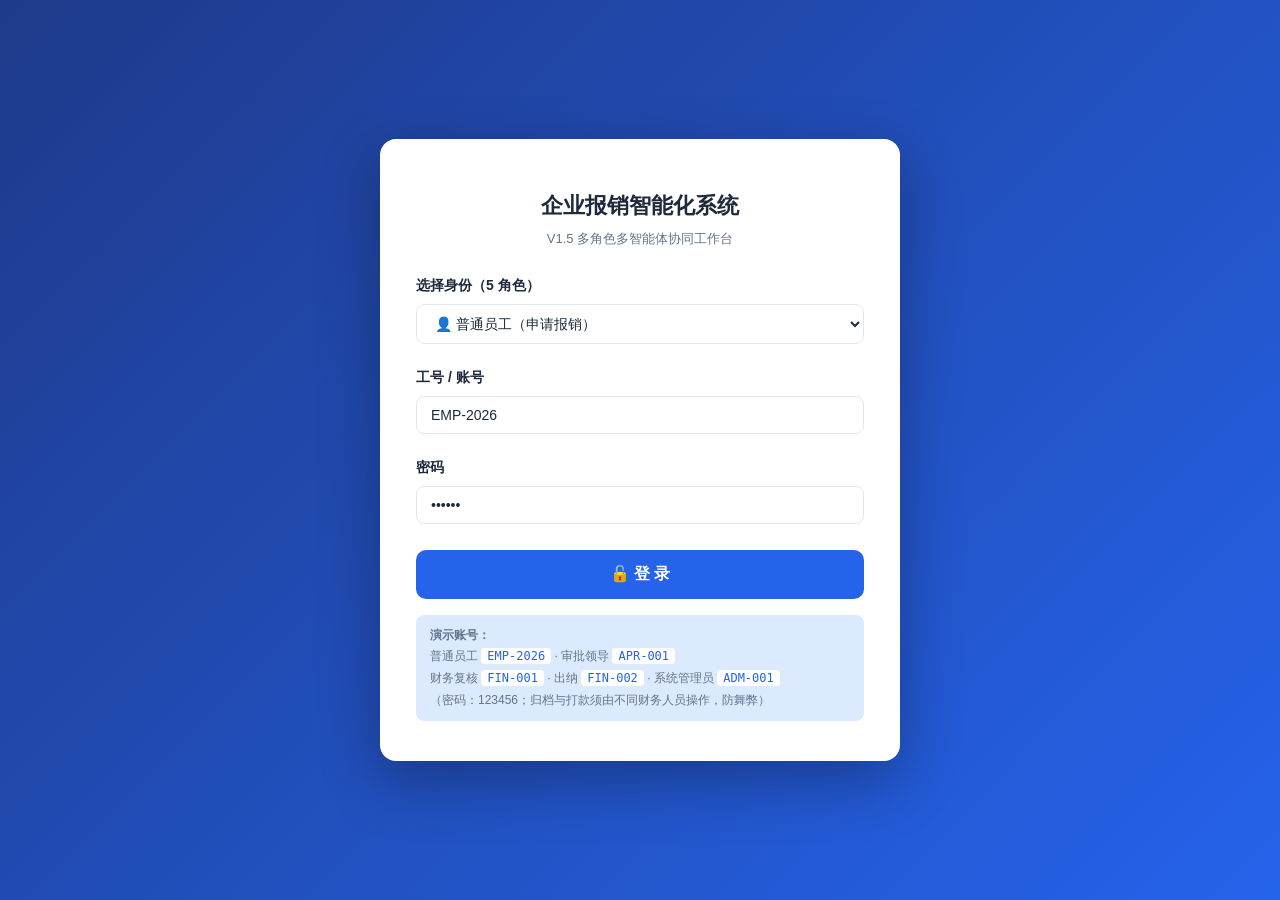
==== docs/prototype.html @ 2b9028c7 "feat: 角色体系5角色化、登录页联动修复与测试报告更新 - 登录页角色下拉由4角色改为5角色（财务复核FIN-001/出纳打款FIN-002），与后端ROLE_INFO职责分离对齐 - 演示账号提" ====
<!DOCTYPE html>
<html lang="zh-CN">
<head>
<meta charset="UTF-8">
<meta name="viewport" content="width=device-width, initial-scale=1.0">
<title>企业报销智能化系统 V1.5  — 多角色多智能体协同工作台</title>
<style>
:root {
    --primary: #2563eb;
    --primary-light: #dbeafe;
    --primary-dark: #1e3a8a;
    --text: #1e293b;
    --text-light: #64748b;
    --bg: #f8fafc;
    --card-bg: #ffffff;
    --border: #e2e8f0;
    --code-bg: #f1f5f9;
    --green: #16a34a;
    --green-bg: #dcfce7;
    --orange: #ea580c;
    --orange-bg: #fef3c7;
    --red: #dc2626;
    --red-bg: #fee2e2;
    --purple: #7c3aed;
    --purple-light: #ede9fe;
    --teal: #0d9488;
    --teal-light: #ccfbf1;
    --gold: #ca8a04;
    --gold-light: #fef9c3;
}
* { margin: 0; padding: 0; box-sizing: border-box; }
body {
    font-family: -apple-system, BlinkMacSystemFont, "Segoe UI", "PingFang SC", "Hiragino Sans GB", "Microsoft YaHei", sans-serif;
    background: var(--bg); color: var(--text); line-height: 1.7; font-size: 15px; min-height: 100vh;
}

/* ── 顶部标题栏 ── */
.header {
    background: linear-gradient(135deg, var(--primary-dark), var(--primary));
    color: white; padding: 36px 24px 32px; text-align: center; box-shadow: 0 2px 12px rgba(0,0,0,0.15);
    position: relative;
}
.header h1 { font-size: 26px; font-weight: 700; letter-spacing: 1px; }
.header .subtitle { margin-top: 6px; font-size: 14px; opacity: 0.85; }
.header .badge { display: inline-block; background: rgba(255,255,255,0.2); padding: 2px 12px; border-radius: 12px; font-size: 12px; margin-left: 8px; }
.header .role-banner {
    margin-top: 12px; display: inline-flex; align-items: center; gap: 8px;
    background: rgba(255,255,255,0.18); padding: 6px 16px; border-radius: 20px; font-size: 13px;
    backdrop-filter: blur(4px);
}
.header .role-banner .rb-icon { font-size: 16px; }
.header .role-banner .rb-name { font-weight: 700; }
.header .role-banner .rb-sep { opacity: 0.5; }
.header .role-banner .rb-desc { opacity: 0.9; }

/* ── 布局 ── */
.container { max-width: 860px; margin: 0 auto; padding: 32px 20px 60px; }

/* ── 卡片 ── */
.card {
    background: var(--card-bg); border: 1px solid var(--border); border-radius: 12px;
    padding: 28px; margin-bottom: 20px; box-shadow: 0 1px 4px rgba(0,0,0,0.06);
}
.card-header { display: flex; align-items: center; gap: 10px; margin-bottom: 18px; flex-wrap: wrap; }
.card-header h2 { font-size: 20px; font-weight: 600; }
.card-header h3 { font-size: 17px; font-weight: 600; }
.card-icon { font-size: 22px; }
.card-desc { color: var(--text-light); font-size: 14px; margin-bottom: 24px; }
.card-title-row { display: flex; justify-content: space-between; align-items: center; flex-wrap: wrap; gap: 10px; margin-bottom: 16px; }
.card-title-row h2 { font-size: 20px; font-weight: 600; display: flex; align-items: center; gap: 10px; }

/* ── 票据类型选择 ── */
.ticket-type-selector {
    display: flex; gap: 0; margin-bottom: 24px; border-radius: 12px; overflow: hidden;
    border: 2px solid var(--border);
}
.ticket-tab {
    flex: 1; padding: 16px 20px; text-align: center; cursor: pointer; transition: all 0.25s;
    background: var(--bg); font-weight: 600; font-size: 15px; color: var(--text-light);
    border: none; font-family: inherit; display: flex; align-items: center; justify-content: center; gap: 8px;
}
.ticket-tab:hover { background: var(--primary-light); color: var(--primary); }
.ticket-tab.active { background: var(--primary); color: white; }
.ticket-tab .tab-icon { font-size: 20px; }
.ticket-tab.active.itinerary { background: var(--purple); }

/* ── 上传区域 ── */
.upload-zone {
    border: 2px dashed var(--border); border-radius: 12px; padding: 40px 20px;
    text-align: center; cursor: pointer; transition: all 0.25s; background: #fafbfc;
}
.upload-zone:hover { border-color: var(--primary); background: var(--primary-light); }
.upload-zone.itinerary-hover:hover { border-color: var(--purple); background: var(--purple-light); }
.upload-icon { font-size: 36px; margin-bottom: 8px; }
.upload-text { font-size: 15px; color: var(--text); margin-bottom: 6px; }
.upload-link { color: var(--primary); font-weight: 600; }
.upload-hint { font-size: 12px; color: var(--text-light); }
.upload-preview {
    padding: 16px; border: 2px solid var(--green); border-radius: 12px; background: var(--green-bg);
    display: none;
}
.file-info {
    display: flex; align-items: center; gap: 12px; background: white; border-radius: 10px; padding: 14px 18px;
}
.file-icon { font-size: 28px; }
.file-detail { flex: 1; }
.file-name { font-weight: 600; font-size: 15px; display: block; }
.file-size { font-size: 12px; color: var(--text-light); }

/* ── 表单 ── */
.form-section { margin-bottom: 22px; }
.form-label { display: block; font-size: 14px; font-weight: 600; margin-bottom: 6px; color: var(--text); }
.required { color: var(--red); }
.form-row { display: flex; gap: 16px; margin-bottom: 22px; }
.form-group { flex: 1; }
.form-input {
    width: 100%; padding: 10px 14px; border: 1.5px solid var(--border); border-radius: 8px;
    font-size: 14px; font-family: inherit; background: var(--card-bg); transition: border-color 0.2s, box-shadow 0.2s;
    color: var(--text);
}
.form-input:focus { outline: none; border-color: var(--primary); box-shadow: 0 0 0 3px rgba(37,99,235,0.12); }
.form-input:disabled { background: var(--bg); color: var(--text-light); }
select.form-input { appearance: auto; }

/* ── 提交按钮 ── */
.btn-submit {
    width: 100%; padding: 14px; background: var(--primary); color: white; border: none;
    border-radius: 10px; font-size: 16px; font-weight: 600; cursor: pointer; transition: background 0.2s, transform 0.1s;
    font-family: inherit;
}
.btn-submit:hover { background: #1d4ed8; }
.btn-submit:active { transform: scale(0.98); }
.btn-submit:disabled { opacity: 0.6; cursor: not-allowed; }
.btn-submit.itinerary-btn { background: var(--purple); }
.btn-submit.itinerary-btn:hover { background: #6d28d9; }
.btn-loading { display: flex; align-items: center; justify-content: center; gap: 8px; }
.spinner {
    width: 18px; height: 18px; border: 2.5px solid rgba(255,255,255,0.3);
    border-top-color: white; border-radius: 50%; animation: spin 0.7s linear infinite;
}
@keyframes spin { to { transform: rotate(360deg); } }

/* ── 处理流水线 ── */
.pipeline {
    background: var(--card-bg); border: 1px solid var(--border); border-radius: 12px;
    padding: 28px; margin-bottom: 20px; box-shadow: 0 1px 4px rgba(0,0,0,0.06); display: none;
}
.pipeline.visible { display: block; }
.pipeline-title { font-size: 17px; font-weight: 600; margin-bottom: 20px; display: flex; align-items: center; gap: 8px; flex-wrap: wrap; }
.pipeline-agent-badge {
    font-size: 11px; padding: 2px 10px; border-radius: 10px; font-weight: 600;
}
.pipeline-agent-badge.invoice { background: var(--green-bg); color: var(--green); }
.pipeline-agent-badge.itinerary { background: var(--purple-light); color: var(--purple); }
.pipeline-steps { display: flex; flex-direction: column; gap: 4px; }
.pipeline-step {
    display: flex; align-items: center; gap: 14px; padding: 12px 16px; border-radius: 8px;
    background: var(--bg); transition: all 0.3s; opacity: 0.4;
}
.pipeline-step.active { opacity: 1; background: var(--primary-light); border-left: 4px solid var(--primary); }
.pipeline-step.done { opacity: 1; background: var(--green-bg); border-left: 4px solid var(--green); }
.pipeline-step.itinerary-active { opacity: 1; background: var(--purple-light); border-left: 4px solid var(--purple); }
.pipeline-step .step-icon { font-size: 20px; width: 28px; text-align: center; }
.pipeline-step .step-name { font-weight: 600; font-size: 14px; flex: 1; }
.pipeline-step .step-status { font-size: 12px; color: var(--text-light); }
.pipeline-step.done .step-status { color: var(--green); font-weight: 600; }
.pipeline-step.active .step-status { color: var(--primary); }
.step-spinner {
    width: 14px; height: 14px; border: 2px solid var(--border);
    border-top-color: var(--primary); border-radius: 50%; animation: spin 0.7s linear infinite;
}

/* ── 结果状态 ── */
.result-status {
    align-items: center; gap: 16px; padding: 20px 24px; border-radius: 12px;
    margin-bottom: 20px; font-size: 16px; border: 1px solid transparent; display: none;
}
.result-status.visible { display: flex; }
.result-status.pass { background: var(--green-bg); border-color: var(--green); }
.result-status.warning { background: var(--orange-bg); border-color: var(--orange); }
.result-status.block { background: var(--red-bg); border-color: var(--red); }
.result-status.error { background: #fef2f2; border-color: #f87171; }
.status-icon { font-size: 32px; }
.status-label { font-size: 20px; font-weight: 700; }
.result-status.pass .status-label { color: var(--green); }
.result-status.warning .status-label { color: var(--orange); }
.result-status.block .status-label { color: var(--red); }
.result-status.error .status-label { color: var(--red); }
.status-summary { font-size: 14px; color: var(--text); margin-top: 4px; }

/* ── 信息网格 ── */
.info-grid { display: grid; grid-template-columns: 1fr 1fr; gap: 12px; }
.info-item { background: var(--bg); border-radius: 8px; padding: 12px 16px; }
.info-item .info-key { font-size: 12px; color: var(--text-light); margin-bottom: 2px; }
.info-item .info-value { font-size: 15px; font-weight: 600; }

/* ── 表格 ── */
.table-wrap { overflow-x: auto; }
.data-table { width: 100%; border-collapse: collapse; font-size: 13.5px; }
.data-table th { background: var(--primary); color: white; padding: 10px 14px; text-align: left; font-weight: 600; white-space: nowrap; }
.data-table td { padding: 9px 14px; border-top: 1px solid var(--border); word-break: break-all; }
.data-table tr:nth-child(even) { background: #f8fafc; }
.data-table tr:hover { background: var(--primary-light); }
.data-table .key-col { font-weight: 600; width: 140px; white-space: nowrap; }
.data-table.itinerary-table th { background: var(--purple); }

/* ── 异常明细 ── */
.anomaly-conclusion {
    font-size: 15px; font-weight: 600; padding: 10px 16px; border-radius: 8px;
    margin-bottom: 12px; display: inline-block;
}
.anomaly-conclusion.pass { background: var(--green-bg); color: var(--green); }
.anomaly-conclusion.warning { background: var(--orange-bg); color: var(--orange); }
.anomaly-conclusion.block { background: var(--red-bg); color: var(--red); }
.anomaly-item {
    display: flex; align-items: flex-start; gap: 10px; padding: 10px 14px; border-radius: 8px;
    margin-bottom: 8px; font-size: 14px; background: var(--bg); border-left: 4px solid var(--border);
}
.anomaly-item.severe { border-left-color: var(--red); }
.anomaly-item.warn { border-left-color: var(--orange); }
.anomaly-item.info { border-left-color: var(--primary); }
.anomaly-type { font-weight: 600; white-space: nowrap; }
.anomaly-desc { color: var(--text); margin: 0 8px; flex: 1; }
.anomaly-severity { font-size: 12px; padding: 1px 8px; border-radius: 10px; white-space: nowrap; }
.anomaly-severity.severe { background: var(--red-bg); color: var(--red); }
.anomaly-severity.warn { background: var(--orange-bg); color: var(--orange); }

/* ── JSON ── */
.raw-details { margin-top: 14px; font-size: 13px; color: var(--text-light); cursor: pointer; }
.raw-json {
    background: #1e293b; color: #e2e8f0; padding: 16px; border-radius: 8px; font-size: 12.5px;
    line-height: 1.6; overflow-x: auto; margin-top: 8px;
    font-family: "JetBrains Mono", "Fira Code", Consolas, monospace; max-height: 300px; overflow-y: auto;
}

/* ── Agent 标签 ── */
.agent-tag {
    font-size: 11px; padding: 2px 8px; border-radius: 8px; font-weight: 600; display: inline-block;
}
.agent-tag.invoice { background: var(--green-bg); color: var(--green); }
.agent-tag.itinerary { background: var(--purple-light); color: var(--purple); }

/* ── 操作栏 ── */
.action-bar { text-align: center; margin-top: 28px; display: flex; gap: 10px; justify-content: center; flex-wrap: wrap; }
.btn-secondary {
    display: inline-block; padding: 12px 32px; background: var(--card-bg); color: var(--primary);
    border: 1.5px solid var(--primary); border-radius: 10px; font-size: 15px; font-weight: 600;
    text-decoration: none; transition: 0.2s; cursor: pointer; font-family: inherit;
}
.btn-secondary:hover { background: var(--primary-light); }
.btn-success { border-color: var(--green); color: var(--green); }
.btn-success:hover { background: var(--green-bg); }
.btn-danger { border-color: var(--red); color: var(--red); }
.btn-danger:hover { background: var(--red-bg); }
.btn-warning { border-color: var(--orange); color: var(--orange); }
.btn-warning:hover { background: var(--orange-bg); }

/* ── 登录页 ── */
.login-screen {
    position: fixed; top: 0; left: 0; width: 100%; height: 100%; z-index: 1000;
    background: linear-gradient(135deg, var(--primary-dark), var(--primary));
    display: flex; align-items: center; justify-content: center; padding: 24px; overflow-y: auto;
}
.login-card {
    background: var(--card-bg); border-radius: 16px; padding: 40px 36px;
    width: 100%; max-width: 520px; box-shadow: 0 20px 60px rgba(0,0,0,0.3);
    animation: loginFadeIn 0.4s ease; margin: auto;
}
@keyframes loginFadeIn { from { opacity: 0; transform: translateY(20px); } to { opacity: 1; transform: translateY(0); } }
.login-logo { text-align: center; margin-bottom: 24px; }
.login-logo .logo-icon { font-size: 48px; }
.login-logo h2 { color: var(--text); font-size: 22px; margin-top: 8px; }
.login-logo .login-sub { color: var(--text-light); font-size: 13px; margin-top: 4px; }
.login-role-section { margin-bottom: 18px; }
.login-role-section .form-label { margin-bottom: 10px; }
.login-role-grid { display: grid; grid-template-columns: 1fr 1fr; gap: 10px; }
.login-role-card {
    padding: 14px 10px; border: 2px solid var(--border); border-radius: 10px;
    text-align: center; cursor: pointer; transition: all 0.2s; background: var(--bg);
}
.login-role-card:hover { border-color: var(--primary); background: var(--primary-light); transform: translateY(-1px); }
.login-role-card.active { border-color: var(--primary); background: var(--primary-light); box-shadow: 0 0 0 3px rgba(37,99,235,0.12); }
.login-role-card .role-icon { font-size: 28px; }
.login-role-card .role-name { font-size: 14px; font-weight: 600; margin-top: 6px; color: var(--text); }
.login-role-card .role-desc { font-size: 11px; color: var(--text-light); margin-top: 2px; line-height: 1.4; }
.login-hint { margin-top: 16px; padding: 10px 14px; background: var(--primary-light); border-radius: 8px; font-size: 12px; color: var(--text-light); line-height: 1.8; }
.login-hint code { background: white; padding: 1px 6px; border-radius: 4px; color: var(--primary); font-family: monospace; }
.btn-login {
    width: 100%; padding: 14px; background: var(--primary); color: white; border: none;
    border-radius: 10px; font-size: 16px; font-weight: 600; cursor: pointer; transition: background 0.2s, transform 0.1s;
    font-family: inherit; margin-top: 4px;
}
.btn-login:hover { background: #1d4ed8; }
.btn-login:active { transform: scale(0.98); }

/* ── 用户信息栏 ── */
.header-user {
    position: absolute; top: 18px; right: 24px; display: none; align-items: center; gap: 10px;
    background: rgba(255,255,255,0.15); padding: 5px 6px 5px 14px; border-radius: 24px; backdrop-filter: blur(4px);
}
.header-user.visible { display: flex; }
.header-user .user-avatar { font-size: 20px; }
.header-user .user-name { color: white; font-size: 13px; font-weight: 600; }
.header-user .user-role { color: rgba(255,255,255,0.8); font-size: 11px; }
.btn-logout {
    background: rgba(255,255,255,0.2); color: white; border: none; padding: 6px 14px; border-radius: 16px;
    font-size: 12px; font-weight: 600; cursor: pointer; font-family: inherit; transition: background 0.2s;
}
.btn-logout:hover { background: rgba(255,255,255,0.35); }

/* ── 应用主体显隐 ── */
.app-content { display: none; }
.app-content.visible { display: block; }

/* ── Tab 导航 ── */
.tab-nav {
    display: flex; gap: 4px; margin-bottom: 20px; background: var(--card-bg);
    border: 1px solid var(--border); border-radius: 12px; padding: 6px; box-shadow: 0 1px 4px rgba(0,0,0,0.06);
    overflow-x: auto;
}
.tab-nav-btn {
    flex: 1; padding: 12px 20px; border: none; background: transparent; border-radius: 8px;
    font-size: 15px; font-weight: 600; color: var(--text-light); cursor: pointer; transition: all 0.25s;
    font-family: inherit; white-space: nowrap;
}
.tab-nav-btn:hover { background: var(--primary-light); color: var(--primary); }
.tab-nav-btn.active { background: var(--primary); color: white; }
.tab-panel { display: none; animation: fadeIn 0.3s ease; }
.tab-panel.active { display: block; }
@keyframes fadeIn { from { opacity: 0; transform: translateY(6px); } to { opacity: 1; transform: translateY(0); } }

/* ── 用量统计 ── */
.pricing-banner {
    display: flex; align-items: center; gap: 14px; padding: 14px 20px; border-radius: 10px;
    background: linear-gradient(135deg, var(--primary-light), #eff6ff); border: 1px solid #bfdbfe;
    margin-bottom: 20px; font-size: 13.5px; flex-wrap: wrap;
}
.pricing-banner .price-tag {
    display: inline-flex; align-items: center; gap: 6px; background: white; padding: 4px 12px;
    border-radius: 16px; font-weight: 600; color: var(--primary); box-shadow: 0 1px 3px rgba(0,0,0,0.06);
}
.pricing-banner .price-formula { color: var(--text-light); font-size: 12.5px; }
.metric-grid { display: grid; grid-template-columns: repeat(4, 1fr); gap: 14px; margin-bottom: 20px; }
.metric-card {
    background: var(--card-bg); border: 1px solid var(--border); border-radius: 12px; padding: 20px 16px;
    box-shadow: 0 1px 4px rgba(0,0,0,0.06); text-align: center; transition: transform 0.2s, box-shadow 0.2s;
}
.metric-card:hover { transform: translateY(-2px); box-shadow: 0 4px 12px rgba(0,0,0,0.1); }
.metric-icon { font-size: 26px; margin-bottom: 6px; }
.metric-value { font-size: 24px; font-weight: 700; line-height: 1.2; }
.metric-value.blue { color: var(--primary); }
.metric-value.green { color: var(--green); }
.metric-value.orange { color: var(--orange); }
.metric-value.purple { color: var(--purple); }
.metric-label { font-size: 12px; color: var(--text-light); margin-top: 4px; }
.metric-sub { font-size: 11px; color: var(--text-light); margin-top: 3px; }

.chart-container {
    display: flex; align-items: flex-end; justify-content: space-between; gap: 10px;
    height: 200px; padding: 24px 4px 0; border-bottom: 2px solid var(--border); margin-bottom: 8px;
}
.chart-bar-wrap { flex: 1; display: flex; flex-direction: column; align-items: center; gap: 6px; height: 100%; justify-content: flex-end; }
.chart-bar {
    width: 100%; max-width: 54px; border-radius: 6px 6px 0 0; background: linear-gradient(180deg, var(--primary), #3b82f6);
    position: relative; transition: height 0.6s ease; cursor: pointer; min-height: 4px;
}
.chart-bar:hover { background: linear-gradient(180deg, #1d4ed8, var(--primary)); }
.chart-bar .bar-tip {
    position: absolute; bottom: 100%; left: 50%; transform: translateX(-50%); margin-bottom: 6px;
    background: #1e293b; color: white; padding: 5px 10px; border-radius: 6px; font-size: 11px; white-space: nowrap;
    opacity: 0; pointer-events: none; transition: opacity 0.2s; z-index: 10;
}
.chart-bar:hover .bar-tip { opacity: 1; }
.chart-bar .bar-calls {
    position: absolute; top: -20px; left: 50%; transform: translateX(-50%);
    font-size: 11px; color: var(--text-light); font-weight: 600;
}
.chart-x-labels { display: flex; justify-content: space-between; gap: 10px; padding: 6px 4px 0; }
.chart-x-labels span { flex: 1; text-align: center; font-size: 12px; color: var(--text-light); }
.chart-legend { display: flex; gap: 18px; justify-content: center; margin-top: 14px; font-size: 12px; color: var(--text-light); }
.chart-legend .legend-dot { display: inline-block; width: 12px; height: 12px; border-radius: 3px; margin-right: 5px; vertical-align: middle; }

.type-row { margin-bottom: 18px; }
.type-row:last-child { margin-bottom: 0; }
.type-row-head { display: flex; justify-content: space-between; align-items: center; margin-bottom: 6px; font-size: 14px; gap: 12px; flex-wrap: wrap; }
.type-row-head .type-name { font-weight: 600; }
.type-row-head .type-stats { color: var(--text-light); font-size: 12.5px; }
.type-bar-track { height: 10px; background: var(--bg); border-radius: 6px; overflow: hidden; }
.type-bar-fill { height: 100%; border-radius: 6px; transition: width 0.6s ease; }

.usage-filters { display: flex; gap: 12px; margin-bottom: 16px; flex-wrap: wrap; }
.usage-filters .filter-group { flex: 1; min-width: 140px; }
.usage-records-wrap { max-height: 460px; overflow-y: auto; border: 1px solid var(--border); border-radius: 8px; }
.usage-records-wrap .data-table { border-collapse: separate; border-spacing: 0; }
.usage-records-wrap .data-table th { position: sticky; top: 0; z-index: 2; }
.status-pill { display: inline-block; padding: 2px 10px; border-radius: 10px; font-size: 12px; font-weight: 600; }
.status-pill.success { background: var(--green-bg); color: var(--green); }
.status-pill.error { background: var(--red-bg); color: var(--red); }
.usage-empty { padding: 40px 20px; text-align: center; color: var(--text-light); font-size: 14px; }

/* ── 角色权限说明面板 ── */
.role-guide {
    background: linear-gradient(135deg, #f0f9ff, #e0e7ff); border: 1px solid #bae6fd;
    border-radius: 12px; padding: 0; margin-bottom: 20px; overflow: hidden;
}
.role-guide summary {
    list-style: none; padding: 14px 20px; cursor: pointer; display: flex;
    align-items: center; justify-content: space-between; font-weight: 600; font-size: 14px; color: var(--primary-dark);
}
.role-guide summary::-webkit-details-marker { display: none; }
.role-guide summary::after { content: '▼'; font-size: 11px; transition: transform 0.3s; }
.role-guide[open] summary::after { transform: rotate(180deg); }
.role-guide .rg-body { padding: 0 20px 20px; }
.role-guide table { width: 100%; border-collapse: collapse; font-size: 13.5px; background: white; border-radius: 8px; overflow: hidden; }
.role-guide th { background: var(--primary-dark); color: white; padding: 10px 14px; text-align: left; font-weight: 600; }
.role-guide td { padding: 12px 14px; border-top: 1px solid var(--border); vertical-align: top; }
.role-guide tr:nth-child(even) td { background: #f8fafc; }
.role-guide .rg-role { font-weight: 600; white-space: nowrap; }
.role-guide .rg-ops { color: var(--text); }
.role-guide .rg-ops .step { display: inline-block; background: var(--primary-light); color: var(--primary); padding: 1px 8px; border-radius: 10px; font-size: 12px; margin: 0 2px; }
.role-guide .rg-scenario { color: var(--text-light); font-size: 12.5px; }

/* ── 审批/财务列表 ── */
.reimburse-list { display: flex; flex-direction: column; gap: 12px; }
.reimburse-item {
    background: var(--card-bg); border: 1px solid var(--border); border-radius: 12px;
    padding: 18px 20px; transition: all 0.2s; box-shadow: 0 1px 4px rgba(0,0,0,0.06);
}
.reimburse-item:hover { box-shadow: 0 4px 12px rgba(0,0,0,0.1); transform: translateY(-1px); }
.reimburse-item-head { display: flex; justify-content: space-between; align-items: flex-start; gap: 12px; flex-wrap: wrap; margin-bottom: 12px; }
.reimburse-item-id { font-family: monospace; font-size: 12px; color: var(--text-light); }
.reimburse-item-amount { font-size: 22px; font-weight: 700; color: var(--primary); }
.reimburse-item-meta { display: flex; gap: 16px; flex-wrap: wrap; font-size: 13px; color: var(--text-light); margin-bottom: 12px; }
.reimburse-item-meta .meta-key { color: var(--text-light); margin-right: 4px; }
.reimburse-item-meta .meta-value { color: var(--text); font-weight: 600; }
.reimburse-item-footer { display: flex; justify-content: space-between; align-items: center; gap: 12px; flex-wrap: wrap; }
.reimburse-item-tags { display: flex; gap: 6px; flex-wrap: wrap; }
.tag { font-size: 11px; padding: 2px 8px; border-radius: 8px; font-weight: 600; display: inline-flex; align-items: center; gap: 3px; }
.tag.invoice { background: var(--green-bg); color: var(--green); }
.tag.itinerary { background: var(--purple-light); color: var(--purple); }
.tag.ai-pass { background: var(--green-bg); color: var(--green); }
.tag.ai-warn { background: var(--orange-bg); color: var(--orange); }
.tag.ai-block { background: var(--red-bg); color: var(--red); }
.tag.status-pending { background: var(--primary-light); color: var(--primary); }
.tag.status-approved { background: var(--green-bg); color: var(--green); }
.tag.status-rejected { background: var(--red-bg); color: var(--red); }
.tag.status-archived { background: #e0e7ff; color: #4338ca; }
.tag.status-paid { background: var(--teal-light); color: var(--teal); }
.reimburse-item-actions { display: flex; gap: 8px; flex-wrap: wrap; }
.reimburse-item-actions .btn-mini {
    padding: 6px 14px; border-radius: 8px; font-size: 13px; font-weight: 600; cursor: pointer;
    border: 1.5px solid; font-family: inherit; transition: all 0.2s;
}
.reimburse-item-actions .btn-mini.primary { border-color: var(--primary); color: var(--primary); background: var(--card-bg); }
.reimburse-item-actions .btn-mini.primary:hover { background: var(--primary-light); }
.reimburse-item-actions .btn-mini.success { border-color: var(--green); color: var(--green); background: var(--card-bg); }
.reimburse-item-actions .btn-mini.success:hover { background: var(--green-bg); }
.reimburse-item-actions .btn-mini.danger { border-color: var(--red); color: var(--red); background: var(--card-bg); }
.reimburse-item-actions .btn-mini.danger:hover { background: var(--red-bg); }
.reimburse-item-actions .btn-mini.warning { border-color: var(--orange); color: var(--orange); background: var(--card-bg); }
.reimburse-item-actions .btn-mini.warning:hover { background: var(--orange-bg); }
.reimburse-item-actions .btn-mini:disabled { opacity: 0.5; cursor: not-allowed; }

.empty-state {
    padding: 60px 20px; text-align: center; color: var(--text-light);
    background: var(--card-bg); border: 1px dashed var(--border); border-radius: 12px;
}
.empty-state .empty-icon { font-size: 56px; margin-bottom: 12px; }
.empty-state .empty-text { font-size: 15px; }

/* ── 系统配置面板 ── */
.config-section { margin-bottom: 24px; }
.config-section:last-child { margin-bottom: 0; }
.config-section h4 {
    font-size: 14px; font-weight: 600; margin-bottom: 12px; color: var(--text);
    display: flex; align-items: center; gap: 6px; padding-bottom: 8px; padding-right: 12px; border-bottom: 1px solid var(--border);
}
.config-section h4 .cfg-toggle {
    position: relative; width: 40px; height: 22px; background: #cbd5e1; border-radius: 11px;
    cursor: pointer; transition: background 0.2s; flex-shrink: 0; margin-left: auto;
}
.config-section h4 .cfg-toggle::after {
    content: ''; position: absolute; top: 2px; left: 2px; width: 18px; height: 18px;
    background: white; border-radius: 50%; transition: transform 0.2s; box-shadow: 0 1px 2px rgba(0,0,0,0.2);
}
.config-section h4 .cfg-toggle.on { background: var(--green); }
.config-section h4 .cfg-toggle.on::after { transform: translateX(18px); }
.config-row { display: flex; gap: 12px; align-items: center; margin-bottom: 10px; padding: 10px 12px; background: var(--bg); border-radius: 8px; }
.config-row .cfg-label { flex: 1; font-size: 14px; }
.config-row .cfg-input { width: 140px; padding: 6px 10px; border: 1.5px solid var(--border); border-radius: 6px; font-size: 13px; font-family: inherit; }
.config-row .cfg-input:focus { outline: none; border-color: var(--primary); }
.config-row .cfg-suffix { font-size: 12px; color: var(--text-light); }
.config-row .cfg-toggle {
    position: relative; width: 40px; height: 22px; background: #cbd5e1; border-radius: 11px;
    cursor: pointer; transition: background 0.2s; flex-shrink: 0;
}
.config-row .cfg-toggle::after {
    content: ''; position: absolute; top: 2px; left: 2px; width: 18px; height: 18px;
    background: white; border-radius: 50%; transition: transform 0.2s; box-shadow: 0 1px 2px rgba(0,0,0,0.2);
}
.config-row .cfg-toggle.on { background: var(--green); }
.config-row .cfg-toggle.on::after { transform: translateX(18px); }
.config-row .cfg-input.wide { width: 300px; }
.config-row .cfg-env {
    font-family: monospace; font-size: 11px; color: var(--text-light);
    background: var(--code-bg); padding: 1px 6px; border-radius: 4px; margin-left: 6px;
}
.config-row .cfg-secret-btn {
    border: 1.5px solid var(--border); background: var(--card-bg); border-radius: 6px;
    width: 32px; height: 30px; cursor: pointer; font-size: 13px; flex-shrink: 0;
}
.config-row .cfg-secret-btn:hover { border-color: var(--primary); }
.config-row .cfg-secret-btn.revealed { border-color: var(--primary); background: var(--primary-light); }

/* ── 审计日志表格 ── */
.audit-table { font-size: 13px; }
.audit-table td { padding: 10px 12px; }
.audit-action { font-family: monospace; font-size: 12px; padding: 2px 8px; background: var(--code-bg); border-radius: 4px; color: var(--primary-dark); }
.audit-user { font-weight: 600; }

/* ── 弹窗（通用，桌面端同样生效） ── */
.modal-overlay {
    position: fixed; inset: 0; background: rgba(15,23,42,0.55);
    display: none; align-items: center; justify-content: center; z-index: 2000; padding: 20px;
}
.modal-overlay.visible { display: flex; }
.modal-box {
    background: var(--card-bg); border-radius: 16px; max-width: 560px; width: 100%;
    max-height: 85vh; overflow-y: auto; box-shadow: 0 20px 60px rgba(0,0,0,0.35); animation: loginFadeIn 0.3s ease;
}
.modal-head {
    display: flex; justify-content: space-between; align-items: center;
    padding: 18px 24px; border-bottom: 1px solid var(--border);
}
.modal-head h3 { font-size: 17px; }
.modal-close { background: none; border: none; font-size: 24px; line-height: 1; cursor: pointer; color: var(--text-light); }
.modal-close:hover { color: var(--text); }
.modal-body { padding: 20px 24px; }

/* ── 流水线弹窗 ── */
.pipeline-modal-box { max-width: 640px; }
.pipeline-modal-box .pipeline {
    background: transparent; border: none; box-shadow: none; padding: 0; margin-bottom: 0; display: block;
}
.pipeline-modal-box .result-status { margin-top: 18px; }
.pipeline-modal-box .action-bar { margin-top: 14px; }

/* ── 转审标签 ── */
.tag.status-transferred { background: #fef3c7; color: #b45309; }

/* ── 响应式 ── */
@media (max-width: 600px) {
    .form-row { flex-direction: column; gap: 16px; }
    .info-grid { grid-template-columns: 1fr; }
    .container { padding: 16px; }
    .card { padding: 20px; }
    .metric-grid { grid-template-columns: 1fr 1fr; }
    .usage-filters { flex-direction: column; }
    .login-role-grid { grid-template-columns: 1fr 1fr; }
    .header { padding: 28px 16px 24px; }
    .header h1 { font-size: 20px; }
    .tab-nav-btn { padding: 10px 12px; font-size: 13px; }
    .role-guide table { font-size: 12px; }
    .role-guide th, .role-guide td { padding: 8px 10px; }
}
</style>
</head>
<body>

<!-- ========== 登录页 ========== -->
<div class="login-screen" id="loginScreen">
    <div class="login-card">
        <div class="login-logo">
            <h2>企业报销智能化系统</h2>
            <div class="login-sub">V1.5 多角色多智能体协同工作台</div>
        </div>

        <div class="form-section">
            <label class="form-label" for="loginRole">选择身份（5 角色）</label>
            <select id="loginRole" class="form-input" onchange="selectRole(this.value)">
                <option value="employee">👤 普通员工（申请报销）</option>
                <option value="approver">👔 审批领导（审批报销）</option>
                <option value="finance_review">💼 财务（复核和归档）</option>
                <option value="finance_pay">🏦 出纳（打款）</option>
                <option value="admin">⚙️ 系统管理员</option>
            </select>
        </div>

        <div class="form-section">
            <label class="form-label" for="loginAccount">工号 / 账号</label>
            <input type="text" id="loginAccount" class="form-input" value="EMP-2026" placeholder="请输入工号">
        </div>
        <div class="form-section">
            <label class="form-label" for="loginPassword">密码</label>
            <input type="password" id="loginPassword" class="form-input" value="123456" placeholder="请输入密码">
        </div>

        <button type="button" class="btn-login" onclick="doLogin()">🔓 登 录</button>

        <div class="login-hint">
            <strong>演示账号：</strong><br>
            普通员工 <code>EMP-2026</code> · 审批领导 <code>APR-001</code><br>
            财务复核 <code>FIN-001</code> · 出纳 <code>FIN-002</code> · 系统管理员 <code>ADM-001</code><br>
            （密码：123456；归档与打款须由不同财务人员操作，防舞弊）<br>
        </div>
    </div>
</div>

<!-- ========== 应用主体（登录前隐藏） ========== -->
<div id="appContent" class="app-content">

<div class="header">
    <div class="header-user" id="headerUser">
        <span class="user-avatar" id="userAvatar">👤</span>
        <div>
            <div class="user-name" id="userName">—</div>
            <div class="user-role" id="userRole">—</div>
        </div>
        <button class="btn-logout" onclick="logout()">退出登录</button>
    </div>
    <h1>企业报销智能化系统</h1>
    <div class="subtitle">V1.5 多角色多智能体协同工作台</div>
    <div class="role-banner" id="roleBanner">
        <span class="rb-icon" id="rbIcon">👤</span>
        <span class="rb-name" id="rbName">普通员工</span>
        <span class="rb-sep">·</span>
        <span class="rb-desc" id="rbDesc">提交日常差旅、餐饮、住宿等报销</span>
    </div>
</div>

<main class="container">

    <!-- ========== 角色权限说明面板（折叠） ========== -->
    <details class="role-guide" id="roleGuide">
        <summary>📖 角色权限与使用场景说明（点击展开）</summary>
        <div class="rg-body">
            <table>
                <thead>
                    <tr>
                        <th style="width:120px;">角色</th>
                        <th>主要操作</th>
                        <th style="width:30%;">使用场景</th>
                    </tr>
                </thead>
                <tbody>
                    <tr>
                        <td class="rg-role">👤 普通员工</td>
                        <td class="rg-ops">
                            <span class="step">上传票据</span> →
                            <span class="step">填写事由与金额</span> →
                            <span class="step">提交校验</span> →
                            <span class="step">等待审批结果</span>
                        </td>
                        <td class="rg-scenario">提交日常差旅、餐饮、住宿等报销</td>
                    </tr>
                    <tr>
                        <td class="rg-role">👔 审批领导</td>
                        <td class="rg-ops">
                            <span class="step">查看待审报销单</span> →
                            <span class="step">查看 AI 校验结果与预警</span> →
                            <span class="step">通过 / 驳回 / 转审</span>
                        </td>
                        <td class="rg-scenario">审核下属报销申请</td>
                    </tr>
                    <tr>
                        <td class="rg-role">💼 财务复核</td>
                        <td class="rg-ops">
                            <span class="step">复核 AI 校验结果</span> →
                            <span class="step">确认归档</span>
                            <br><span style="font-size:11px;color:var(--text-light);">（岗 FIN-001，仅复核/归档）</span>
                        </td>
                        <td class="rg-scenario">财务复核与归档</td>
                    </tr>
                    <tr>
                        <td class="rg-role">🏦 出纳</td>
                        <td class="rg-ops">
                            <span class="step">发起费用发放</span> →
                            <span class="step">银行回单归档</span>
                            <br><span style="font-size:11px;color:var(--text-light);">（岗 FIN-002，须与归档人不同人）</span>
                        </td>
                        <td class="rg-scenario">打款与回单归档</td>
                    </tr>
                    <tr>
                        <td class="rg-role">⚙️ 系统管理员</td>
                        <td class="rg-ops">
                            <span class="step">配置费用限额 / 异常规则 / 审批权限</span> →
                            <span class="step">查看审计日志</span>
                        </td>
                        <td class="rg-scenario">维护报销制度规则</td>
                    </tr>
                </tbody>
            </table>
        </div>
    </details>

    <!-- ========== Tab 导航（按角色显示） ========== -->
    <div class="tab-nav" id="tabNav">
        <!-- Tab 按钮由 JS 动态生成 -->
    </div>

    <!-- ========== Tab 1: 报销校验（普通员工） ========== -->
    <div id="tab-reimburse" class="tab-panel">
    <div class="card">
        <div class="card-header">
            <span class="card-icon">📄</span>
            <h2>票据上传与报销申请</h2>
        </div>
        <p class="card-desc">选择票据类型，上传文件并填写信息。系统自动路由到对应智能体执行校验。</p>

        <div class="form-section">
            <label class="form-label" for="ticket_type_select">票据类型 <span class="required">*</span></label>
            <select id="ticket_type_select" class="form-input">
                <option value="发票">🧾 发票</option>
                <option value="行程单">🚕 行程单</option>
            </select>
        </div>

        <div class="form-section">
            <label class="form-label">票据文件 <span class="required">*</span></label>
            <div class="upload-zone" id="uploadZone">
                <div class="upload-placeholder" id="uploadPlaceholder">
                    <div class="upload-icon" id="uploadIcon">🧾</div>
                    <p class="upload-text">点击选择文件（原型演示使用模拟数据）</p>
                    <p class="upload-hint" id="uploadHint">支持 PDF / JPG / PNG，发票类票据</p>
                </div>
                <div class="upload-preview" id="uploadPreview">
                    <div class="file-info">
                        <span class="file-icon" id="fileIcon">📄</span>
                        <div class="file-detail">
                            <span class="file-name" id="fileName">invoice.pdf</span>
                            <span class="file-size" id="fileSize">256 KB</span>
                        </div>
                    </div>
                </div>
            </div>
        </div>

        <div class="form-row">
            <div class="form-group">
                <label class="form-label" for="apply_amount">申请金额（元） <span class="required">*</span></label>
                <input type="number" id="apply_amount" class="form-input" value="358.50" step="0.01">
            </div>
            <div class="form-group">
                <label class="form-label" for="apply_date">申请日期 <span class="required">*</span></label>
                <input type="date" id="apply_date" class="form-input" value="2026-07-13">
            </div>
        </div>

        <div class="form-group">
            <label class="form-label" for="reason">报销事由 <span class="required">*</span></label>
            <input type="text" id="reason" class="form-input" value="北京出差交通费" readonly>
        </div>

        <div class="form-row">
            <div class="form-group">
                <label class="form-label" for="expense_category">费用类型（预选）</label>
                <select id="expense_category" class="form-input">
                    <option value="">— AI 将自动识别 —</option>
                    <option value="交通">交通</option>
                    <option value="住宿">住宿</option>
                    <option value="餐饮">餐饮</option>
                </select>
            </div>
            <div class="form-group">
                <label class="form-label" for="employee_id">备注</label>
                <input type="text" id="employee_id" class="form-input" value=" " readonly>
            </div>
        </div>

        <button type="button" class="btn-submit" id="submitBtn" data-mode="check" onclick="onSubmitClick()">
            <span class="btn-text">🚀 提交校验</span>
            <span class="btn-loading" style="display:none;">
                <span class="spinner"></span> AI 智能体校验中...
            </span>
        </button>
    </div>

    </div><!-- /tab-reimburse -->

    <!-- ========== Tab: 我的报销（普通员工） ========== -->
    <div id="tab-my" class="tab-panel">
        <div class="card">
            <div class="card-title-row">
                <h2><span class="card-icon">📂</span> 我的报销</h2>
                <div style="font-size:13px;color:var(--text-light);">📋 共 <strong style="color:var(--primary);" id="myCount">—</strong> 单</div>
            </div>
            <p class="card-desc">您提交的报销单及当前审批进度。提交后可在「报销校验」继续新增。</p>
            <div class="reimburse-list" id="myList"></div>
        </div>
    </div><!-- /tab-my -->

    <!-- ========== Tab: 审批工作台（审批领导） ========== -->
    <div id="tab-approve" class="tab-panel">
        <div class="card">
            <div class="card-title-row">
                <h2><span class="card-icon">📥</span> 待审报销单</h2>
                <div style="font-size:13px;color:var(--text-light);">
                    <span style="margin-right:14px;">⏳ 待审：<strong style="color:var(--orange);" id="approvePendingCount">—</strong></span>
                    <span>📊 本月已审：<strong style="color:var(--green);" id="approveDoneCount">—</strong></span>
                </div>
            </div>
            <p class="card-desc">下属提交的报销申请已由 AI 预校验。请审核 AI 结果并决定通过 / 驳回 / 转审。</p>
            <div class="reimburse-list" id="approveList"></div>
        </div>
    </div><!-- /tab-approve -->

    <!-- ========== Tab: 财务复核（财务复核岗 FIN-001） ========== -->
    <div id="tab-fin-review" class="tab-panel">
        <div class="card">
            <div class="card-title-row">
                <h2><span class="card-icon">💼</span> 待复核 / 待归档报销单</h2>
                <div style="font-size:13px;color:var(--text-light);">
                    <span style="margin-right:14px;">⏳ 待复核：<strong style="color:var(--primary);" id="finReviewPending">—</strong></span>
                    <span>📦 待归档：<strong style="color:var(--orange);" id="finReviewArchive">—</strong></span>
                </div>
            </div>
            <p class="card-desc">审批领导已通过的报销单。复核 AI 校验结果 → 确认归档（本岗 FIN-001 仅可复核/归档，<b>不可打款</b>）。</p>
            <div class="reimburse-list" id="finReviewList"></div>
        </div>
    </div><!-- /tab-fin-review -->

    <!-- ========== Tab: 出纳打款（出纳岗 FIN-002） ========== -->
    <div id="tab-fin-pay" class="tab-panel">
        <div class="card">
            <div class="card-title-row">
                <h2><span class="card-icon">🏦</span> 待打款报销单</h2>
                <div style="font-size:13px;color:var(--text-light);">
                    <span style="margin-right:14px;">💰 待打款：<strong style="color:var(--teal);" id="finPayPending">—</strong></span>
                    <span>✅ 本月已打款：<strong style="color:var(--green);" id="finPayDone">—</strong></span>
                </div>
            </div>
            <p class="card-desc">已由财务复核岗（FIN-001）归档的报销单。<b>须由出纳岗（FIN-002）发起打款</b>，与归档人不同人，防舞弊 → 打款后自动回单归档。</p>
            <div class="reimburse-list" id="finPayList"></div>
        </div>
    </div><!-- /tab-fin-pay -->

    <!-- ========== Tab: 系统配置（系统管理员） ========== -->
    <div id="tab-admin" class="tab-panel">
        <div class="card">
            <div class="card-header">
                <span class="card-icon">⚙️</span>
                <h2>系统配置</h2>
            </div>
            <p class="card-desc">启动/停用DeepSeek大模型、异常规则、费用限额、审批权限。所有变更会进入审计日志并立即生效。</p>

            <div class="config-section">
                <h4>🤖 启用/停用Deepseek大模型<div class="cfg-toggle on" id="ds-enabled" onclick="toggleDeepSeek(this)" title="启用/停用 AI 校验"></div></h4>
                <div class="config-row">
                    <div class="cfg-label">API 密钥<span class="cfg-env">DEEPSEEK_API_KEY</span></div>
                    <input type="password" class="cfg-input wide cfg-secret" value="" placeholder="your_api_key_here" data-default="">
                    <button class="cfg-secret-btn" onclick="toggleSecret(this)" title="显示/隐藏">👁</button>
                </div>
                <div class="config-row">
                    <div class="cfg-label">API 地址<span class="cfg-env">DEEPSEEK_BASE_URL</span></div>
                    <input type="text" class="cfg-input wide" value="https://api.deepseek.com/chat/completions" data-default="https://api.deepseek.com/chat/completions">
                </div>
                <div class="config-row">
                    <div class="cfg-label">模型名称<span class="cfg-env">DEEPSEEK_MODEL</span></div>
                    <input type="text" class="cfg-input wide" value="deepseek-v4-flash" data-default="deepseek-v4-flash">
                </div>
            </div>

            <div class="config-section">
                <h4>🚨 异常检测规则</h4>
                <div class="config-row">
                    <div class="cfg-label">检测金额异常（与申请不一致）</div>
                    <div class="cfg-toggle on" onclick="this.classList.toggle('on')"></div>
                </div>
                <div class="config-row">
                    <div class="cfg-label">检测发票真伪（国税查验）</div>
                    <div class="cfg-toggle on" onclick="this.classList.toggle('on')"></div>
                </div>
                <div class="config-row">
                    <div class="cfg-label">行程单字段完整性检查</div>
                    <div class="cfg-toggle on" onclick="this.classList.toggle('on')"></div>
                </div>
                <div class="config-row">
                    <div class="cfg-label">DeepSeek 语义复核</div>
                    <div class="cfg-toggle on" onclick="this.classList.toggle('on')"></div>
                </div>
            </div>

            <div class="config-section">
                <h4>💰 费用限额配置</h4>
                <div class="config-row">
                    <div class="cfg-label">交通 月度限额</div>
                    <input type="number" class="cfg-input" value="600">
                    <span class="cfg-suffix">元</span>
                </div>
                <div class="config-row">
                    <div class="cfg-label">住宿 月度限额</div>
                    <input type="number" class="cfg-input" value="1000">
                    <span class="cfg-suffix">元</span>
                </div>
                <div class="config-row">
                    <div class="cfg-label">餐饮 月度限额</div>
                    <input type="number" class="cfg-input" value="1000">
                    <span class="cfg-suffix">元</span>
                </div>
                <div class="config-row">
                    <div class="cfg-label">办公 月度限额</div>
                    <input type="number" class="cfg-input" value="200">
                    <span class="cfg-suffix">元</span>
                </div>
                <div class="config-row">
                    <div class="cfg-label">其他 月度限额</div>
                    <input type="number" class="cfg-input" value="200">
                    <span class="cfg-suffix">元</span>
                </div>
            </div>

            <div class="config-section">
                <h4>👥 审批权限分配</h4>
                <div class="config-row">
                    <div class="cfg-label">单笔 ≤ 3000 元 — 直属领导审批</div>
                    <div class="cfg-toggle on" onclick="this.classList.toggle('on')"></div>
                </div>
                <div class="config-row">
                    <div class="cfg-label">3000 < 单笔 ≤ 10000 元 — 部门总监审批</div>
                    <div class="cfg-toggle on" onclick="this.classList.toggle('on')"></div>
                </div>
                <div class="config-row">
                    <div class="cfg-label">10000 < 单笔 ≤ 50000 元 — VP/分管副总审批</div>
                    <div class="cfg-toggle on" onclick="this.classList.toggle('on')"></div>
                </div>
                <div class="config-row">
                    <div class="cfg-label">单笔 > 50000 元 — CEO 审批</div>
                    <div class="cfg-toggle on" onclick="this.classList.toggle('on')"></div>
                </div>
                <div class="config-row note-row">
                    <div class="cfg-label">金额 ≥ 10000 元 需两人会签（在对应级别基础上增加一位审批人）</div>
               <div class="cfg-toggle on" onclick="this.classList.toggle('on')"></div>
                </div>
            </div>

            <div class="action-bar">
                <button class="btn-secondary" onclick="saveConfig()">💾 保存配置</button>
                <button class="btn-secondary" onclick="resetConfig()">↩️ 恢复默认</button>
            </div>
        </div>
    </div><!-- /tab-admin -->

    <!-- ========== Tab: 审计日志（系统管理员） ========== -->
    <div id="tab-audit" class="tab-panel">
        <div class="card">
            <div class="card-header">
                <span class="card-icon">📜</span>
                <h2>审计日志</h2>
            </div>
            <p class="card-desc">所有用户操作、AI 校验、系统配置变更的完整记录。支持追溯与合规审查。</p>
            <div class="table-wrap">
                <table class="data-table audit-table">
                    <thead>
                        <tr>
                            <th>时间</th>
                            <th>操作人</th>
                            <th>角色</th>
                            <th>操作类型</th>
                            <th>对象</th>
                            <th>结果</th>
                            <th>IP</th>
                        </tr>
                    </thead>
                    <tbody id="auditLogBody"></tbody>
                </table>
            </div>
        </div>
    </div><!-- /tab-audit -->

    <!-- ========== Tab: 用量统计（系统管理员 + 演示） ========== -->
    <div id="tab-usage" class="tab-panel">
        <div class="pricing-banner">
            <span style="font-size:16px;">🏷️</span>
            <span style="font-weight:600;color:var(--text);">DeepSeek-V4-Flash 定价</span>
            <span class="price-tag">输入 ¥0.001 / 1K tokens</span>
            <span class="price-tag">输出 ¥0.002 / 1K tokens</span>
            <span class="price-formula">费用 = 输入量 ÷ 1000 × 0.001 + 输出量 ÷ 1000 × 0.002</span>
        </div>

        <div class="metric-grid" id="usageOverview"></div>

        <div class="card">
            <div class="card-header">
                <span class="card-icon">📈</span>
                <h2>每日调用趋势（近 7 天）</h2>
            </div>
            <p class="card-desc">柱高表示当日 Token 消耗量，柱顶数字为当日调用次数。鼠标悬停查看明细。</p>
            <div class="chart-container" id="usageDailyBars"></div>
            <div class="chart-x-labels" id="usageDailyLabels"></div>
            <div class="chart-legend">
                <span><span class="legend-dot" style="background:var(--primary);"></span>Token 消耗量（柱高）</span>
                <span><span class="legend-dot" style="background:var(--text-light);"></span>柱顶数字 = 调用次数</span>
            </div>
        </div>

        <div class="card">
            <div class="card-header">
                <span class="card-icon">🧩</span>
                <h2>按调用类型统计</h2>
            </div>
            <p class="card-desc">各调用类型的 Token 占比、调用次数与预估费用分布。</p>
            <div id="usageByType"></div>
        </div>

        <div class="card">
            <div class="card-header">
                <span class="card-icon">📝</span>
                <h2>调用明细记录</h2>
            </div>
            <p class="card-desc">最近 DeepSeek API 调用记录，支持按日期 / 类型 / 状态筛选。</p>

            <div class="usage-filters">
                <div class="filter-group">
                    <label class="form-label" for="filterDateRange">日期</label>
                    <select id="filterDateRange" class="form-input" onchange="renderUsageRecords()">
                        <option value="all">全部</option>
                        <option value="07-14">07-14（今天）</option>
                        <option value="07-13">07-13</option>
                        <option value="07-12">07-12</option>
                        <option value="07-11">07-11</option>
                        <option value="07-10">07-10</option>
                        <option value="07-09">07-09</option>
                        <option value="07-08">07-08</option>
                    </select>
                </div>
                <div class="filter-group">
                    <label class="form-label" for="filterCallType">调用类型</label>
                    <select id="filterCallType" class="form-input" onchange="renderUsageRecords()">
                        <option value="">全部</option>
                        <option value="发票OCR提取">发票OCR提取</option>
                        <option value="行程单OCR提取">行程单OCR提取</option>
                        <option value="异常检测">异常检测</option>
                        <option value="分类限额">分类限额</option>
                        <option value="Vision API">Vision API</option>
                    </select>
                </div>
                <div class="filter-group">
                    <label class="form-label" for="filterStatus">状态</label>
                    <select id="filterStatus" class="form-input" onchange="renderUsageRecords()">
                        <option value="">全部</option>
                        <option value="成功">成功</option>
                        <option value="失败">失败</option>
                    </select>
                </div>
            </div>

            <div class="usage-records-wrap" id="usageRecords"></div>
        </div>
    </div><!-- /tab-usage -->

</main>

</div><!-- /appContent -->

<!-- ========== 报销单详情弹窗 ========== -->
<div class="modal-overlay" id="detailModal" onclick="if(event.target===this) closeDetail()">
    <div class="modal-box">
        <div class="modal-head">
            <h3 id="detailModalTitle">报销单详情</h3>
            <button class="modal-close" type="button" onclick="closeDetail()">×</button>
        </div>
        <div class="modal-body" id="detailModalBody"></div>
    </div>
</div>

<!-- ========== 智能体执行流水线弹窗 ========== -->
<div class="modal-overlay" id="pipelineModal" onclick="if(event.target===this) userClosePipelineModal()">
    <div class="modal-box pipeline-modal-box">
        <div class="modal-head">
            <h3 id="pipelineModalTitle">智能体执行流水线</h3>
            <button class="modal-close" type="button" onclick="userClosePipelineModal()">×</button>
        </div>
        <div class="modal-body">
            <div class="pipeline" id="pipeline">
                <div class="pipeline-title">
                    <span id="pipelineAgentIcon">🤖</span>
                    <span id="pipelineTitle">智能体执行流水线</span>
                    <span class="pipeline-agent-badge" id="pipelineAgentBadge">发票智能体</span>
                </div>
                <div class="pipeline-steps" id="pipelineSteps"></div>
            </div>

            <div class="result-status" id="resultStatus">
                <div class="status-icon" id="statusIcon">✅</div>
                <div>
                    <div class="status-label" id="statusLabel">校验通过</div>
                    <div class="status-summary" id="statusSummary"></div>
                </div>
            </div>

            <div id="resultContainer"></div>
        </div>
    </div>
</div>

<script>
/* ============================================
   原型交互脚本 — 模拟双智能体协同处理
   ============================================ */

var currentTicketType = '发票';
var currentRole = 'employee';
var lastCheckPassed = false;   // 记录最近一次校验是否通过（用于关闭弹窗后切换按钮）

/* 计数与状态（用于实时统计） */
var approveDoneTotal = 42;   // 审批领导本月已审（累计）
var financePaidTotal = 86;   // 出纳本月打款（累计）
var MOCK_MY_LIST = [];       // 普通员工已提交的报销单
var INITIAL_PENDING, INITIAL_FINAL, INITIAL_AUDIT, INITIAL_COUNTERS; // 登出重置用快照

/* ============================================
   角色定义
   ============================================ */
var ROLES = {
    employee:  { icon: '👤', name: '普通员工',   desc: '提交日常差旅、餐饮、住宿等报销', user: '张三',  account: 'EMP-2026' },
    approver:  { icon: '👔', name: '审批领导',   desc: '审核下属报销申请',               user: '李总',  account: 'APR-001' },
    finance_review: { icon: '💼', name: '财务复核', desc: '复核AI结果·确认归档',          user: '王会计', account: 'FIN-001' },
    finance_pay:    { icon: '🏦', name: '出纳打款', desc: '发起费用发放·回单归档',        user: '李出纳', account: 'FIN-002' },
    admin:     { icon: '⚙️', name: '系统管理员', desc: '维护报销制度规则',               user: '赵管理', account: 'ADM-001' }
};

/* 各角色可见的 Tab 配置 */
var ROLE_TABS = {
    employee: [
        { id: 'reimburse', icon: '📋', label: '报销校验' },
        { id: 'my', icon: '📂', label: '我的报销' }
    ],
    approver: [
        { id: 'approve', icon: '📥', label: '待审工作台' }
    ],
    finance_review: [
        { id: 'fin-review', icon: '💼', label: '财务复核' }
    ],
    finance_pay: [
        { id: 'fin-pay', icon: '🏦', label: '出纳打款' }
    ],
    admin: [
        { id: 'admin',    icon: '⚙️', label: '系统配置' },
        { id: 'audit',    icon: '📜', label: '审计日志' },
        { id: 'usage',    icon: '📊', label: '用量统计' }
    ]
};

/* ============================================
   登录 / 登出 / 角色权限
   ============================================ */

/* ── 选择登录身份 ── */
function selectRole(role) {
    currentRole = role;
    var select = document.getElementById('loginRole');
    if (select) select.value = role;
    var cfg = ROLES[role];
    document.getElementById('loginAccount').value = cfg ? cfg.account : '';
}

/* ── 登录 ── */
function doLogin() {
    var account = document.getElementById('loginAccount').value.trim();
    var password = document.getElementById('loginPassword').value.trim();
    if (!account || !password) {
        alert('请输入工号和密码');
        return;
    }

    // 隐藏登录页，显示应用主体
    document.getElementById('loginScreen').style.display = 'none';
    document.getElementById('appContent').classList.add('visible');

    var cfg = ROLES[currentRole] || ROLES.employee;

    // 配置用户信息栏
    document.getElementById('headerUser').classList.add('visible');
    document.getElementById('userAvatar').textContent = cfg.icon;
    document.getElementById('userName').textContent = cfg.user;
    document.getElementById('userRole').textContent = cfg.name + ' · ' + account;

    // 配置顶部角色横幅
    document.getElementById('rbIcon').textContent = cfg.icon;
    document.getElementById('rbName').textContent = cfg.name;
    document.getElementById('rbDesc').textContent = cfg.desc;

    // 同步员工表单字段（工号 / 申请日期）
    document.getElementById('employee_id').value = account;
    document.getElementById('apply_date').value = new Date().toISOString().slice(0, 10);

    // 按角色渲染 Tab 导航
    renderTabsForRole(currentRole);

    // 默认进入第一个 Tab
    var tabs = ROLE_TABS[currentRole] || [];
    if (tabs.length > 0) switchTab(tabs[0].id);

    // 渲染各工作台数据
    renderApproveList();
    renderFinReviewList();
    renderFinPayList();
    renderAuditLog();
    renderMyList();
}

function renderTabsForRole(role) {
    var tabs = ROLE_TABS[role] || [];
    var html = '';
    tabs.forEach(function(t, i) {
        html += '<button class="tab-nav-btn' + (i === 0 ? ' active' : '') + '" data-tab="' + t.id + '" onclick="switchTab(\'' + t.id + '\')">' + t.icon + ' ' + t.label + '</button>';
    });
    document.getElementById('tabNav').innerHTML = html;
}

/* ── 登出 ── */
function logout() {
    if (!confirm('确定要退出登录吗？')) return;
    document.getElementById('loginScreen').style.display = 'flex';
    document.getElementById('appContent').classList.remove('visible');
    document.getElementById('headerUser').classList.remove('visible');
    selectRole('employee');
    document.getElementById('loginPassword').value = '123456';
    resetResults();
    restoreMockData();
}

/* ── 票据类型切换 ── */
document.getElementById('ticket_type_select').addEventListener('change', function() {
    currentTicketType = this.value;

    var isItinerary = currentTicketType === '行程单';
    document.getElementById('uploadIcon').textContent = isItinerary ? '🚕' : '🧾';
    document.getElementById('uploadHint').textContent = isItinerary ? '支持 PDF / JPG / PNG，行程单类票据（如滴滴行程单）' : '支持 PDF / JPG / PNG，发票类票据';
    document.getElementById('fileName').textContent = isItinerary ? 'DiDi_travel itinerary.pdf' : 'invoice.pdf';
    document.getElementById('fileSize').textContent = isItinerary ? '182 KB' : '256 KB';
    document.getElementById('apply_amount').value = isItinerary ? '186.50' : '358.50';
    document.getElementById('reason').value = isItinerary ? '北京出差市内交通' : '北京出差交通费';

    var submitBtn = document.getElementById('submitBtn');
    var uploadZone = document.getElementById('uploadZone');
    if (isItinerary) {
        submitBtn.classList.add('itinerary-btn');
        uploadZone.classList.add('itinerary-hover');
    } else {
        submitBtn.classList.remove('itinerary-btn');
        uploadZone.classList.remove('itinerary-hover');
    }

    resetResults();
});

/* ── 上传区域点击模拟 ── */
document.getElementById('uploadZone').addEventListener('click', function() {
    document.getElementById('uploadPlaceholder').style.display = 'none';
    document.getElementById('uploadPreview').style.display = 'block';
});

/* ── 重置结果 ── */
function resetResults() {
    closePipelineModal();
    document.getElementById('pipeline').classList.remove('visible');
    document.getElementById('resultStatus').classList.remove('visible');
    document.getElementById('resultContainer').innerHTML = '';
}

/* ── 流水线弹窗控制 ── */
function openPipelineModal() {
    document.getElementById('pipelineModal').classList.add('visible');
}
function closePipelineModal() {
    document.getElementById('pipelineModal').classList.remove('visible');
}
/* 用户主动关闭弹窗：若本次校验通过，把提交按钮切换为「提交审批」 */
function userClosePipelineModal() {
    closePipelineModal();
    if (lastCheckPassed) {
        setSubmitMode('approve');
        lastCheckPassed = false;
    }
}
/* 提交按钮模式：check=提交校验 / approve=提交审批 */
function setSubmitMode(mode) {
    var btn = document.getElementById('submitBtn');
    btn.querySelector('.btn-text').textContent = mode === 'approve' ? '✅ 提交审批' : '🚀 提交校验';
    btn.setAttribute('data-mode', mode);
}
/* 提交按钮点击分发 */
function onSubmitClick() {
    var btn = document.getElementById('submitBtn');
    if (btn.getAttribute('data-mode') === 'approve') {
        handleAction('通过');
        setSubmitMode('check');
    } else {
        runPrototype();
    }
}

/* ── 操作按钮点击 ── */
function handleAction(status) {
    if (status === '通过') {
        var amount = parseFloat(document.getElementById('apply_amount').value) || 0;
        var reason = document.getElementById('reason').value;
        var type = currentTicketType;
        var category = document.getElementById('expense_category').value || '—';
        var seq = (MOCK_MY_LIST.length + 1).toString().padStart(3, '0');
        var newId = 'RB-' + new Date().toISOString().slice(0, 10).replace(/-/g, '') + '-' + seq;
        MOCK_MY_LIST.unshift({
            id: newId, type: type, category: category, amount: amount,
            reason: reason, status: '审批中', submitTime: nowStr()
        });
        addAuditLog('SUBMIT', newId + ' · ¥' + amount.toFixed(2), '成功');
        alert('提交成功，等待审批\n单号：' + newId);
        renderMyList();
    } else {
        resetResults();
        window.scrollTo({ top: 0, behavior: 'smooth' });
    }
}

/* ── 流水线步骤定义 ── */
var INVOICE_STEPS = [
    { icon: '🔍', name: 'OCR 提取发票内容', agent: 'invoice' },
    { icon: '⚠️', name: '异常检测（规则引擎 + DeepSeek）', agent: 'invoice' },
    { icon: '💰', name: '分类限额校验', agent: 'invoice' },
    { icon: '✅', name: '发票查验', agent: 'invoice' },
];
var ITINERARY_STEPS = [
    { icon: '🔍', name: 'OCR 提取行程明细', agent: 'itinerary' },
    { icon: '⚠️', name: '行程单异常检测（日期/金额/字段）', agent: 'itinerary' },
    { icon: '🛣️', name: '行程合理性校验（金额匹配/日期范围）', agent: 'itinerary' },
];

/* ── 模拟数据 ── */
var MOCK_INVOICE = {
    ocr_result: {
        '发票类型': '增值税电子普通发票',
        '发票号码': '24412000000012345678',
        '发票代码': '011002100111',
        '开票日期': '2026-06-15',
        '购买方名称': '某某科技有限公司',
        '购买方税号': '91110108MA01ABC234',
        '销售方名称': '北京某酒店管理有限公司',
        '销售方税号': '91110105MA02XYZ567',
        '金额': '317.70',
        '税率': '6%',
        '税额': '19.06',
        '价税合计_大写': '叁佰叁拾捌元柒角陆分',
        '价税合计_小写': '338.76',
        '发票金额': 338.76,
        '商品明细': [
            { '名称': '住宿费', '规格': '', '单位': '间', '数量': 2, '单价': '159.88', '金额': '317.70', '税率': '6%' }
        ]
    },
    anomaly_result: {
        '总体结论': '通过',
        '异常明细': [],
        '检查摘要': '规则引擎未发现异常；DeepSeek 语义检查通过。发票信息完整，金额合理，未发现重复报销记录。'
    },
    classify_result: {
        '费用分类': '住宿',
        '分类置信度': '0.95',
        '适用限额': '1000.00',
        '本次申请金额': '358.50',
        '限额状态': '未超限',
        '剩余额度': '641.50',
        '审批层级': '直属领导审批',
        '限额说明': '住宿类月度限额 1000 元，当前已使用 358.50 元'
    },
    itinerary_result: null,
    status: '通过',
    summary: '发票智能体校验通过：OCR提取完整，无异常，分类为「住宿」，金额未超限额。'
};

var MOCK_ITINERARY = {
    ocr_result: {
        '申请日期': '2026-07-10',
        '行程开始日期': '2026-06-15',
        '行程结束日期': '2026-06-18',
        '手机号': '138****8888',
        '总行程数': 5,
        '总金额_元': '186.50',
        '行程详情': [
            { '序号': 1, '车型': '快车', '上车时间': '2026-06-15 09:23', '城市': '北京', '起点': '首都机场T3', '终点': '某科技园', '里程_公里': '28.5', '金额_元': '68.30' },
            { '序号': 2, '车型': '快车', '上车时间': '2026-06-15 18:15', '城市': '北京', '起点': '某科技园', '终点': '某酒店', '里程_公里': '3.2', '金额_元': '12.50' },
            { '序号': 3, '车型': '舒适型', '上车时间': '2026-06-16 08:30', '城市': '北京', '起点': '某酒店', '终点': '某科技园', '里程_公里': '3.5', '金额_元': '15.80' },
            { '序号': 4, '车型': '快车', '上车时间': '2026-06-17 14:00', '城市': '北京', '起点': '某科技园', '终点': '客户公司', '里程_公里': '12.3', '金额_元': '35.60' },
            { '序号': 5, '车型': '快车', '上车时间': '2026-06-18 10:45', '城市': '北京', '起点': '某酒店', '终点': '首都机场T3', '里程_公里': '30.1', '金额_元': '54.30' },
        ]
    },
    anomaly_result: {
        '总体结论': '通过',
        '异常明细': [],
        '检查摘要': '行程单异常检测通过：必填字段完整，日期格式正确，行程日期在合理范围内，单笔金额未超阈值，总金额未超上限。'
    },
    classify_result: null,
    itinerary_result: {
        '校验结论': '通过',
        '总金额校验': '行程总金额 186.50 元 ≤ 申请金额 186.50 元，匹配',
        '行程天数': '4 天（2026-06-15 至 2026-06-18）',
        '单笔最高金额': '68.30 元（未超 500 元阈值）',
        '日期合理性': '行程日期均在申请日前，开始日期 ≤ 结束日期，合理',
        '行程连续性': '5 条行程分布在 4 天内，时间连续无异常',
        '校验明细': [
            { '项目': '总金额匹配', '结果': '通过', '说明': '行程合计 186.50 元 = 申请金额 186.50 元' },
            { '项目': '日期范围', '结果': '通过', '说明': '行程均在 2026-06-15 ~ 2026-06-18 内' },
            { '项目': '单笔金额', '结果': '通过', '说明': '最高单笔 68.30 元 < 500 元阈值' },
            { '项目': '行程连续性', '结果': '通过', '说明': '行程时间连续，无异常间隔' },
        ]
    },
    status: '通过',
    summary: '行程单智能体校验通过：OCR提取5条行程，总金额186.50元与申请金额匹配，日期合理，行程连续无异常。'
};

/* ── 运行原型 ── */
function runPrototype() {
    resetResults();

    var submitBtn = document.getElementById('submitBtn');
    submitBtn.disabled = true;
    submitBtn.querySelector('.btn-text').style.display = 'none';
    submitBtn.querySelector('.btn-loading').style.display = 'flex';

    var isItinerary = currentTicketType === '行程单';
    var steps = isItinerary ? ITINERARY_STEPS : INVOICE_STEPS;

    document.getElementById('pipelineTitle').textContent = isItinerary ? '行程单智能体执行流水线' : '发票智能体执行流水线';
    document.getElementById('pipelineAgentIcon').textContent = isItinerary ? '🚕' : '🧾';
    var badge = document.getElementById('pipelineAgentBadge');
    badge.textContent = isItinerary ? '行程单智能体' : '发票智能体';
    badge.className = 'pipeline-agent-badge ' + (isItinerary ? 'itinerary' : 'invoice');

    var stepsHtml = '';
    steps.forEach(function(step, i) {
        var agentClass = step.agent === 'itinerary' ? 'itinerary-active' : 'active';
        stepsHtml += '<div class="pipeline-step" data-index="' + i + '" data-agent-class="' + agentClass + '">' +
            '<span class="step-icon">' + step.icon + '</span>' +
            '<span class="step-name">' + step.name + '</span>' +
            '<span class="step-status">等待中</span>' +
            '</div>';
    });
    document.getElementById('pipelineSteps').innerHTML = stepsHtml;
    document.getElementById('pipeline').classList.add('visible');
    openPipelineModal();

    var stepElems = document.querySelectorAll('.pipeline-step');
    var currentStep = 0;

    function executeStep() {
        if (currentStep > 0) {
            var prev = stepElems[currentStep - 1];
            prev.classList.remove('active', 'itinerary-active');
            prev.classList.add('done');
            prev.querySelector('.step-status').innerHTML = '✓ 完成';
        }

        if (currentStep >= steps.length) {
            // 保留片刻让用户看到全部完成，再在弹窗内展示校验结果状态与操作按钮
            setTimeout(function() {
                showResult(isItinerary);
                submitBtn.disabled = false;
                submitBtn.querySelector('.btn-text').style.display = 'inline';
                submitBtn.querySelector('.btn-loading').style.display = 'none';
            }, 600);
            return;
        }

        var curr = stepElems[currentStep];
        var agentClass = curr.getAttribute('data-agent-class');
        curr.classList.add(agentClass);
        curr.querySelector('.step-status').innerHTML = '<span class="step-spinner"></span> 执行中...';

        currentStep++;
        setTimeout(executeStep, 900);
    }

    setTimeout(executeStep, 400);
}

/* ── 显示结果 ── */
function showResult(isItinerary) {
    var data = isItinerary ? MOCK_ITINERARY : MOCK_INVOICE;
    // 调试开关：URL 带 #fail 时模拟校验失败，便于测试失败分支（不影响默认演示）
    if (location.hash.indexOf('fail') >= 0) {
        data = {
            status: '拦截',
            summary: '校验未通过：检测到异常项（金额超出限额 / 发票查验不一致），请核对后重新提交。'
        };
    }
    var statusMap = {
        '通过': { icon: '✅', label: '校验通过', cls: 'pass' },
        '预警': { icon: '⚠️', label: '校验预警', cls: 'warning' },
        '拦截': { icon: '⛔', label: '校验拦截', cls: 'block' },
        '错误': { icon: '❌', label: '系统错误', cls: 'error' },
    };
    var meta = statusMap[data.status] || statusMap['通过'];

    var statusEl = document.getElementById('resultStatus');
    statusEl.className = 'result-status visible ' + meta.cls;
    document.getElementById('statusIcon').textContent = meta.icon;
    document.getElementById('statusLabel').textContent = meta.label;
    document.getElementById('statusSummary').textContent = data.summary;

    // 弹窗内仅展示校验结果状态+摘要，不显示按钮；通过后由用户关闭弹窗触发「提交审批」
    lastCheckPassed = data.status === '通过';
    document.getElementById('resultContainer').innerHTML = '';

    // 弹窗内滚动到底部，确保状态可见
    setTimeout(function() {
        var box = document.querySelector('#pipelineModal .modal-box');
        if (box) box.scrollTop = box.scrollHeight;
    }, 50);
}

/* ── OCR 卡片 ── */
function buildOcrCard(ocr, isItinerary, agentTag) {
    var title = isItinerary ? '行程单 OCR 提取结果' : '发票 OCR 提取结果';
    var icon = isItinerary ? '🚕' : '🔍';
    var tableClass = isItinerary ? 'itinerary-table' : '';
    var rows = '';

    if (isItinerary) {
        var summaryFields = ['申请日期', '行程开始日期', '行程结束日期', '手机号', '总行程数', '总金额_元'];
        summaryFields.forEach(function(key) {
            if (key in ocr) {
                rows += '<tr><td class="key-col">' + key + '</td><td>' + escHtml(fmtVal(ocr[key])) + '</td></tr>';
            }
        });

        var trips = ocr['行程详情'] || [];
        var tripHtml = '';
        if (trips.length > 0) {
            tripHtml = '<div style="margin-top:16px;"><h4 style="font-size:14px;margin-bottom:10px;color:var(--text-light);">行程明细（共 ' + trips.length + ' 条）</h4>';
            tripHtml += '<div class="table-wrap"><table class="data-table itinerary-table"><thead><tr>';
            tripHtml += '<th>序号</th><th>车型</th><th>上车时间</th><th>城市</th><th>起点</th><th>终点</th><th>里程</th><th>金额</th>';
            tripHtml += '</tr></thead><tbody>';
            trips.forEach(function(t) {
                tripHtml += '<tr>' +
                    '<td>' + (t['序号'] || '') + '</td>' +
                    '<td>' + escHtml(t['车型'] || '') + '</td>' +
                    '<td>' + escHtml(t['上车时间'] || '') + '</td>' +
                    '<td>' + escHtml(t['城市'] || '') + '</td>' +
                    '<td>' + escHtml(t['起点'] || '') + '</td>' +
                    '<td>' + escHtml(t['终点'] || '') + '</td>' +
                    '<td>' + escHtml(t['里程_公里'] || '') + ' km</td>' +
                    '<td style="font-weight:600;color:var(--purple);">¥' + escHtml(t['金额_元'] || '') + '</td>' +
                    '</tr>';
            });
            tripHtml += '</tbody></table></div></div>';
        }

        var raw = JSON.stringify(ocr, null, 2);
        return '<div class="card"><div class="card-header"><span class="card-icon">' + icon + '</span><h3>' + title + '</h3>' + agentTag + '</div>' +
            '<div class="table-wrap"><table class="data-table ' + tableClass + '">' + rows + '</table></div>' +
            tripHtml +
            '<details class="raw-details"><summary>查看完整 JSON</summary><pre class="raw-json">' + escHtml(raw) + '</pre></details></div>';
    } else {
        var fields = ['发票类型', '发票号码', '发票代码', '开票日期', '购买方名称', '销售方名称', '金额', '税率', '税额', '价税合计_大写', '价税合计_小写', '发票金额'];
        fields.forEach(function(key) {
            if (key in ocr) {
                rows += '<tr><td class="key-col">' + key + '</td><td>' + escHtml(fmtVal(ocr[key])) + '</td></tr>';
            }
        });
        if (ocr['商品明细'] && ocr['商品明细'].length > 0) {
            rows += '<tr><td class="key-col">商品明细</td><td><pre style="white-space:pre-wrap;font-size:12px;">' + escHtml(JSON.stringify(ocr['商品明细'], null, 2)) + '</pre></td></tr>';
        }
        var raw = JSON.stringify(ocr, null, 2);
        return '<div class="card"><div class="card-header"><span class="card-icon">' + icon + '</span><h3>' + title + '</h3>' + agentTag + '</div>' +
            '<div class="table-wrap"><table class="data-table">' + rows + '</table></div>' +
            '<details class="raw-details"><summary>查看完整 JSON</summary><pre class="raw-json">' + escHtml(raw) + '</pre></details></div>';
    }
}

/* ── 异常检测卡片 ── */
function buildAnomalyCard(anomaly, isItinerary, agentTag) {
    var title = isItinerary ? '行程单异常检测结果' : '异常检测结果';
    var conc = anomaly['总体结论'] || '—';
    var concCls = conc === '拦截' ? 'block' : conc === '预警' ? 'warning' : 'pass';
    var raw = JSON.stringify(anomaly, null, 2);

    var html = '<div class="card"><div class="card-header"><span class="card-icon">⚠️</span><h3>' + title + '</h3>' + agentTag + '</div>';
    html += '<div class="anomaly-conclusion ' + concCls + '">总体结论: ' + conc + '</div>';

    var details = anomaly['异常明细'];
    if (details && details.length > 0) {
        details.forEach(function(item) {
            var severity = item['严重程度'] || '提示';
            var cls = severity === '严重' ? 'severe' : 'warn';
            html += '<div class="anomaly-item ' + cls + '">' +
                '<span class="anomaly-type">' + escHtml(item['异常类型'] || '') + '</span>' +
                '<span class="anomaly-desc">' + escHtml(item['异常描述'] || '') + '</span>' +
                '<span class="anomaly-severity ' + cls + '">' + severity + '</span></div>';
        });
    } else {
        html += '<p style="color:var(--green);font-weight:600;padding:8px 0;">✓ 无异常项</p>';
    }

    if (anomaly['检查摘要']) {
        html += '<p style="margin-top:10px;font-size:13px;color:var(--text-light);">' + escHtml(anomaly['检查摘要']) + '</p>';
    }
    html += '<details class="raw-details"><summary>查看完整 JSON</summary><pre class="raw-json">' + escHtml(raw) + '</pre></details></div>';
    return html;
}

/* ── 分类限额卡片 ── */
function buildClassifyCard(classify, agentTag) {
    var raw = JSON.stringify(classify, null, 2);
    var html = '<div class="card"><div class="card-header"><span class="card-icon">💰</span><h3>分类与限额校验</h3>' + agentTag + '</div>';
    html += '<div class="info-grid">';
    for (var key in classify) {
        if (key === '异常明细') continue;
        html += '<div class="info-item"><div class="info-key">' + key + '</div><div class="info-value">' + escHtml(fmtVal(classify[key])) + '</div></div>';
    }
    html += '</div>';
    html += '<details class="raw-details"><summary>查看完整 JSON</summary><pre class="raw-json">' + escHtml(raw) + '</pre></details></div>';
    return html;
}

/* ── 行程校验卡片 ── */
function buildItineraryVerifyCard(verify, agentTag) {
    var raw = JSON.stringify(verify, null, 2);
    var conc = verify['校验结论'] || '—';
    var concCls = conc === '拦截' ? 'block' : conc === '预警' ? 'warning' : 'pass';

    var html = '<div class="card"><div class="card-header"><span class="card-icon">🛣️</span><h3>行程合理性校验</h3>' + agentTag + '</div>';
    html += '<div class="anomaly-conclusion ' + concCls + '">校验结论: ' + conc + '</div>';

    var infoFields = ['总金额校验', '行程天数', '单笔最高金额', '日期合理性', '行程连续性'];
    html += '<div class="info-grid" style="margin-top:12px;">';
    infoFields.forEach(function(key) {
        if (verify[key]) {
            html += '<div class="info-item"><div class="info-key">' + key + '</div><div class="info-value" style="font-size:13px;">' + escHtml(verify[key]) + '</div></div>';
        }
    });
    html += '</div>';

    var details = verify['校验明细'];
    if (details && details.length > 0) {
        html += '<div style="margin-top:16px;"><div class="table-wrap"><table class="data-table itinerary-table"><thead><tr>';
        html += '<th>校验项目</th><th>结果</th><th>说明</th>';
        html += '</tr></thead><tbody>';
        details.forEach(function(d) {
            var resultCls = d['结果'] === '通过' ? 'var(--green)' : 'var(--orange)';
            html += '<tr>' +
                '<td class="key-col">' + escHtml(d['项目'] || '') + '</td>' +
                '<td style="font-weight:600;color:' + resultCls + ';">' + escHtml(d['结果'] || '') + '</td>' +
                '<td>' + escHtml(d['说明'] || '') + '</td>' +
                '</tr>';
        });
        html += '</tbody></table></div></div>';
    }

    html += '<details class="raw-details"><summary>查看完整 JSON</summary><pre class="raw-json">' + escHtml(raw) + '</pre></details></div>';
    return html;
}

/* ── 工具函数 ── */
function fmtVal(val) {
    if (val === null || val === undefined) return '—';
    if (typeof val === 'boolean') return val ? '是' : '否';
    return String(val);
}
function escHtml(str) {
    if (str === null || str === undefined) return '';
    return String(str).replace(/&/g, '&amp;').replace(/</g, '&lt;').replace(/>/g, '&gt;').replace(/"/g, '&quot;');
}

/* 当前时间字符串 */
function nowStr() {
    var d = new Date();
    function p(n) { return (n < 10 ? '0' : '') + n; }
    return d.getFullYear() + '-' + p(d.getMonth() + 1) + '-' + p(d.getDate()) + ' ' +
           p(d.getHours()) + ':' + p(d.getMinutes()) + ':' + p(d.getSeconds());
}

/* 写入审计日志（置于列表顶部，实时更新） */
function addAuditLog(action, target, result) {
    var cfg = ROLES[currentRole] || ROLES.employee;
    var ip = '10.0.1.' + (Math.floor(Math.random() * 200) + 10);
    MOCK_AUDIT_LOG.unshift({
        time: nowStr(),
        user: cfg.user,
        role: cfg.name,
        action: action,
        target: target,
        result: result,
        ip: ip
    });
    renderAuditLog();
}

/* 详情弹窗信息项 */
function infoItem(k, v) {
    return '<div class="info-item"><div class="info-key">' + escHtml(k) + '</div><div class="info-value">' + escHtml(v) + '</div></div>';
}

/* ============================================
   Tab 切换
   ============================================ */
function switchTab(tabName) {
    document.querySelectorAll('.tab-nav-btn').forEach(function(btn) {
        btn.classList.toggle('active', btn.getAttribute('data-tab') === tabName);
    });
    document.querySelectorAll('.tab-panel').forEach(function(panel) {
        panel.classList.toggle('active', panel.id === 'tab-' + tabName);
    });
    window.scrollTo({ top: 0, behavior: 'smooth' });
}

/* ============================================
   审批工作台（审批领导）
   ============================================ */
var MOCK_PENDING_LIST = [
    {
        id: 'RB-2026-0714-001',
        submitter: '张三（EMP-2026）',
        submitTime: '2026-07-14 10:23',
        type: '发票',
        category: '住宿',
        amount: 358.50,
        reason: '北京出差酒店住宿费（6/15-6/17）',
        aiStatus: 'pass',
        aiSummary: '发票查验通过 · 金额匹配 · 未超限额',
        risk: '低'
    },
    {
        id: 'RB-2026-0714-002',
        submitter: '李四（EMP-2024）',
        submitTime: '2026-07-14 11:05',
        type: '行程单',
        category: '交通',
        amount: 186.50,
        reason: '上海出差市内网约车',
        aiStatus: 'pass',
        aiSummary: '行程连续 · 金额匹配 · 5 段行程均合理',
        risk: '低'
    },
    {
        id: 'RB-2026-0714-003',
        submitter: '王五（EMP-2018）',
        submitTime: '2026-07-14 13:42',
        type: '发票',
        category: '餐饮',
        amount: 1280.00,
        reason: '部门季度团建聚餐',
        aiStatus: 'warn',
        aiSummary: '⚠️ 单笔金额超 1000 元餐饮月度限额，建议人工确认',
        risk: '中'
    },
    {
        id: 'RB-2026-0714-004',
        submitter: '赵六（EMP-2015）',
        submitTime: '2026-07-14 14:18',
        type: '发票',
        category: '交通',
        amount: 4520.00,
        reason: '北京-上海往返机票',
        aiStatus: 'pass',
        aiSummary: '行程合理 · 已超出直属领导审批权限（≤3000元），需部门总监审批',
        risk: '低'
    }
];

function renderApproveList() {
    var html = '';
    if (MOCK_PENDING_LIST.length === 0) {
        html = '<div class="empty-state"><div class="empty-icon">📭</div><div class="empty-text">暂无待审报销单</div></div>';
    } else {
        MOCK_PENDING_LIST.forEach(function(item) {
            var aiTag = '';
            if (item.aiStatus === 'pass') aiTag = '<span class="tag ai-pass">✓ AI 通过</span>';
            else if (item.aiStatus === 'warn') aiTag = '<span class="tag ai-warn">⚠️ AI 预警</span>';
            else if (item.aiStatus === 'block') aiTag = '<span class="tag ai-block">⛔ AI 拦截</span>';

            var typeTag = item.type === '发票' ? '<span class="tag invoice">🧾 发票</span>' : '<span class="tag itinerary">🚕 行程单</span>';

            html += '<div class="reimburse-item">' +
                '<div class="reimburse-item-head">' +
                    '<div><div class="reimburse-item-id">' + item.id + '</div>' +
                    '<div style="margin-top:6px;font-size:15px;font-weight:600;">' + item.reason + '</div></div>' +
                    '<div class="reimburse-item-amount">¥' + item.amount.toFixed(2) + '</div>' +
                '</div>' +
                '<div class="reimburse-item-meta">' +
                    '<span><span class="meta-key">提交人:</span><span class="meta-value">' + item.submitter + '</span></span>' +
                    '<span><span class="meta-key">提交时间:</span><span class="meta-value">' + item.submitTime + '</span></span>' +
                    '<span><span class="meta-key">费用类型:</span><span class="meta-value">' + item.category + '</span></span>' +
                '</div>' +
                '<div style="padding:10px 12px;background:var(--bg);border-radius:8px;font-size:13px;margin-bottom:12px;">' +
                    '🤖 <strong>AI 校验：</strong>' + item.aiSummary +
                '</div>' +
                '<div class="reimburse-item-footer">' +
                    '<div class="reimburse-item-tags">' + typeTag + aiTag +
                        (item.transferred
                            ? '<span class="tag status-transferred">↪️ 已转审</span>'
                            : '<span class="tag status-pending">⏳ 待审</span>') +
                    '</div>' +
                    '<div class="reimburse-item-actions">' +
                        '<button class="btn-mini primary" onclick="viewDetail(\'' + item.id + '\')">📄 查看明细</button>' +
                        (item.transferred
                            ? '<button class="btn-mini warning" disabled>↪️ 已转审</button>'
                            : '<button class="btn-mini warning" onclick="handleApprove(\'' + item.id + '\', \'转审\')">↪️ 转审</button>' +
                              '<button class="btn-mini danger" onclick="handleApprove(\'' + item.id + '\', \'驳回\')">✕ 驳回</button>' +
                              '<button class="btn-mini success" onclick="handleApprove(\'' + item.id + '\', \'通过\')">✓ 通过</button>') +
                    '</div>' +
                '</div>' +
            '</div>';
        });
    }
    document.getElementById('approveList').innerHTML = html;
    document.getElementById('approvePendingCount').textContent = MOCK_PENDING_LIST.length;
    document.getElementById('approveDoneCount').textContent = approveDoneTotal;
}

function handleApprove(id, action) {
    var item = MOCK_PENDING_LIST.find(function(x) { return x.id === id; });
    if (!item) return;

    if (action === '驳回') {
        if (!confirm('确认驳回报销单 ' + id + '？')) return;
        MOCK_PENDING_LIST = MOCK_PENDING_LIST.filter(function(x) { return x.id !== id; });
        approveDoneTotal++;
        addAuditLog('REJECT', id + ' · ¥' + item.amount.toFixed(2), '成功');
        alert('已驳回：' + id + '\n（原型演示，未实际提交）');
        renderApproveList();
        return;
    }

    if (action === '转审') {
        if (!confirm('确认将报销单 ' + id + ' 转交上级审批？')) return;
        item.transferred = true;
        addAuditLog('TRANSFER', id + ' · ¥' + item.amount.toFixed(2) + ' → 上级', '成功');
        alert('已转审：' + id + '\n（已提交上级审批，原型演示）');
        renderApproveList();
        return;
    }

    if (action === '通过') {
        if (!confirm('确认通过报销单 ' + id + '？')) return;
        // 流转至财务待终审列表（保留归档状态为 pending）
        var finItem = Object.assign({}, item, {
            archiveStatus: 'pending',
            approver: ROLES.approver.user + '（已审批通过 ' + nowStr() + '）'
        });
        MOCK_FINAL_LIST.push(finItem);
        MOCK_PENDING_LIST = MOCK_PENDING_LIST.filter(function(x) { return x.id !== id; });
        approveDoneTotal++;
        addAuditLog('APPROVE', id + ' · ¥' + item.amount.toFixed(2), '成功');
        alert('已通过：' + id + '\n（已流转至财务终审列表）');
        renderApproveList();
        return;
    }
}

function viewDetail(id) {
    var item = null;
    [MOCK_PENDING_LIST, MOCK_FINAL_LIST, MOCK_MY_LIST].some(function(list) {
        var f = list.find(function(x) { return x.id === id; });
        if (f) { item = f; return true; }
        return false;
    });
    if (!item) { alert('未找到报销单 ' + id); return; }

    var typeTag = item.type === '发票' ? '🧾 发票' : '🚕 行程单';
    var statusText = item.archiveStatus === 'archived' ? '已归档'
        : (item.transferred ? '已转审' : (item.status || '待审'));

    var html = '<div class="info-grid">';
    html += infoItem('报销单号', item.id);
    html += infoItem('票据类型', typeTag);
    html += infoItem('申请金额', '¥' + (item.amount != null ? item.amount.toFixed(2) : '—'));
    html += infoItem('费用类型', item.category || '—');
    html += infoItem('提交人', item.submitter || '我（' + (ROLES.employee.account) + '）');
    html += infoItem('提交时间', item.submitTime || '—');
    html += infoItem('审批人', item.approver || '—');
    html += infoItem('报销事由', item.reason || '—');
    if (item.archivedBy) html += infoItem('归档人', item.archivedBy);
    if (item.paidBy) html += infoItem('打款人', item.paidBy);
    html += infoItem('当前状态', statusText);
    html += '</div>';

    document.getElementById('detailModalTitle').textContent = '报销单详情 · ' + id;
    document.getElementById('detailModalBody').innerHTML = html;
    document.getElementById('detailModal').classList.add('visible');
}

function closeDetail() {
    document.getElementById('detailModal').classList.remove('visible');
}

/* ── 我的报销（普通员工） ── */
function renderMyList() {
    var el = document.getElementById('myList');
    if (!el) return;
    var html = '';
    if (MOCK_MY_LIST.length === 0) {
        html = '<div class="empty-state"><div class="empty-icon">📭</div><div class="empty-text">暂无报销记录，请在「报销校验」中提交</div></div>';
    } else {
        MOCK_MY_LIST.forEach(function(item) {
            var typeTag = item.type === '发票' ? '<span class="tag invoice">🧾 发票</span>' : '<span class="tag itinerary">🚕 行程单</span>';
            var statusTag = item.status === '审批中'
                ? '<span class="tag status-pending">⏳ 审批中</span>'
                : item.status === '已通过'
                    ? '<span class="tag status-approved">✓ 已通过</span>'
                    : '<span class="tag status-paid">💰 已打款</span>';
            html += '<div class="reimburse-item">' +
                '<div class="reimburse-item-head">' +
                    '<div><div class="reimburse-item-id">' + item.id + '</div>' +
                    '<div style="margin-top:6px;font-size:15px;font-weight:600;">' + escHtml(item.reason) + '</div></div>' +
                    '<div class="reimburse-item-amount">¥' + item.amount.toFixed(2) + '</div>' +
                '</div>' +
                '<div class="reimburse-item-meta">' +
                    '<span><span class="meta-key">提交时间:</span><span class="meta-value">' + item.submitTime + '</span></span>' +
                    '<span><span class="meta-key">费用类型:</span><span class="meta-value">' + escHtml(item.category) + '</span></span>' +
                '</div>' +
                '<div class="reimburse-item-footer">' +
                    '<div class="reimburse-item-tags">' + typeTag + statusTag + '</div>' +
                    '<div class="reimburse-item-actions">' +
                        '<button class="btn-mini primary" onclick="viewDetail(\'' + item.id + '\')">📄 查看明细</button>' +
                    '</div>' +
                '</div>' +
            '</div>';
        });
    }
    el.innerHTML = html;
    var c = document.getElementById('myCount');
    if (c) c.textContent = MOCK_MY_LIST.length;
}

/* ============================================
   财务复核 / 出纳打款（职责分离）
   ============================================ */
var MOCK_FINAL_LIST = [
    {
        id: 'RB-2026-0713-018',
        submitter: '钱七（EMP-2012）',
        approver: '李总（已审批通过 07-13 18:20）',
        submitTime: '2026-07-13 16:42',
        type: '发票',
        category: '住宿',
        amount: 680.00,
        reason: '上海客户拜访住宿',
        aiStatus: 'pass',
        aiSummary: '发票查验通过 · 金额匹配 · 未超限额',
        archiveStatus: 'pending', archivedBy: null, paid: false, paidBy: null, receiptArchived: false
    },
    {
        id: 'RB-2026-0713-021',
        submitter: '孙八（EMP-2010）',
        approver: '李总（已审批通过 07-13 19:05）',
        submitTime: '2026-07-13 17:33',
        type: '行程单',
        category: '交通',
        amount: 425.80,
        reason: '北京出差市内交通（3 天）',
        aiStatus: 'pass',
        aiSummary: '行程连续 · 总金额匹配 · 12 段行程均合理',
        archiveStatus: 'pending', archivedBy: null, paid: false, paidBy: null, receiptArchived: false
    },
    {
        id: 'RB-2026-0713-024',
        submitter: '周九（EMP-2008）',
        approver: '李总（已审批通过 07-14 09:15）',
        submitTime: '2026-07-13 18:50',
        type: '发票',
        category: '交通',
        amount: 2380.00,
        reason: '北京-深圳往返机票',
        aiStatus: 'pass',
        aiSummary: '行程合理 · 金额匹配 · 审批权限合规',
        archiveStatus: 'pending', archivedBy: null, paid: false, paidBy: null, receiptArchived: false
    }
];

function renderFinReviewList() {
    var el = document.getElementById('finReviewList');
    if (!el) return;
    var list = MOCK_FINAL_LIST.filter(function (x) { return x.archiveStatus === 'pending'; });
    var html = '';
    if (list.length === 0) {
        html = '<div class="empty-state"><div class="empty-icon">📦</div><div class="empty-text">暂无待复核/待归档的报销单</div></div>';
    } else {
        list.forEach(function (item) {
            var typeTag = item.type === '发票' ? '<span class="tag invoice">🧾 发票</span>' : '<span class="tag itinerary">🚕 行程单</span>';
            var aiTag = '<span class="tag ai-pass">✓ AI 通过</span>';
            var statusTag = '<span class="tag status-pending">⏳ 待复核</span>';
            html += '<div class="reimburse-item">' +
                '<div class="reimburse-item-head">' +
                    '<div><div class="reimburse-item-id">' + item.id + '</div>' +
                    '<div style="margin-top:6px;font-size:15px;font-weight:600;">' + item.reason + '</div></div>' +
                    '<div class="reimburse-item-amount">¥' + item.amount.toFixed(2) + '</div>' +
                '</div>' +
                '<div class="reimburse-item-meta">' +
                    '<span><span class="meta-key">提交人:</span><span class="meta-value">' + item.submitter + '</span></span>' +
                    '<span><span class="meta-key">审批人:</span><span class="meta-value">' + item.approver + '</span></span>' +
                    '<span><span class="meta-key">费用类型:</span><span class="meta-value">' + item.category + '</span></span>' +
                '</div>' +
                '<div style="padding:10px 12px;background:var(--bg);border-radius:8px;font-size:13px;margin-bottom:12px;">🤖 <strong>AI 复核：</strong>' + item.aiSummary + '</div>' +
                '<div class="reimburse-item-footer">' +
                    '<div class="reimburse-item-tags">' + typeTag + aiTag + statusTag + '</div>' +
                    '<div class="reimburse-item-actions">' +
                        '<button class="btn-mini primary" onclick="viewDetail(\'' + item.id + '\')">📄 查看明细</button>' +
                        '<button class="btn-mini success" onclick="handleFinance(\'' + item.id + '\', \'归档\')">📦 确认归档</button>' +
                    '</div>' +
                '</div>' +
            '</div>';
        });
    }
    el.innerHTML = html;
    document.getElementById('finReviewPending').textContent = list.length;
    document.getElementById('finReviewArchive').textContent = list.length;
}

function renderFinPayList() {
    var el = document.getElementById('finPayList');
    if (!el) return;
    var list = MOCK_FINAL_LIST.filter(function (x) { return x.archiveStatus === 'archived' && !x.paid; });
    var html = '';
    if (list.length === 0) {
        html = '<div class="empty-state"><div class="empty-icon">💰</div><div class="empty-text">暂无待打款的报销单（请先由财务复核岗归档）</div></div>';
    } else {
        list.forEach(function (item) {
            var typeTag = item.type === '发票' ? '<span class="tag invoice">🧾 发票</span>' : '<span class="tag itinerary">🚕 行程单</span>';
            var statusTag = '<span class="tag status-archived">📦 已归档</span>';
            html += '<div class="reimburse-item">' +
                '<div class="reimburse-item-head">' +
                    '<div><div class="reimburse-item-id">' + item.id + '</div>' +
                    '<div style="margin-top:6px;font-size:15px;font-weight:600;">' + item.reason + '</div></div>' +
                    '<div class="reimburse-item-amount">¥' + item.amount.toFixed(2) + '</div>' +
                '</div>' +
                '<div class="reimburse-item-meta">' +
                    '<span><span class="meta-key">提交人:</span><span class="meta-value">' + item.submitter + '</span></span>' +
                    '<span><span class="meta-key">归档人:</span><span class="meta-value">' + (item.archivedBy || '—') + '</span></span>' +
                '</div>' +
                '<div style="padding:10px 12px;background:var(--bg);border-radius:8px;font-size:13px;margin-bottom:12px;">🤖 <strong>AI 复核：</strong>' + item.aiSummary + '</div>' +
                '<div class="reimburse-item-footer">' +
                    '<div class="reimburse-item-tags">' + typeTag + statusTag + '</div>' +
                    '<div class="reimburse-item-actions">' +
                        '<button class="btn-mini primary" onclick="viewDetail(\'' + item.id + '\')">📄 查看明细</button>' +
                        '<button class="btn-mini primary" style="border-color:var(--teal);color:var(--teal);" onclick="handleFinance(\'' + item.id + '\', \'打款\')">💰 发起打款</button>' +
                    '</div>' +
                '</div>' +
            '</div>';
        });
    }
    el.innerHTML = html;
    document.getElementById('finPayPending').textContent = list.length;
    document.getElementById('finPayDone').textContent = financePaidTotal;
}

function handleFinance(id, action) {
    var item = MOCK_FINAL_LIST.find(function(x) { return x.id === id; });
    if (!item) return;
    var currentAccount = (ROLES[currentRole] || ROLES.employee).account;

    if (action === '归档') {
        if (!confirm('确认归档报销单 ' + id + '？')) return;
        item.archiveStatus = 'archived';
        item.archivedBy = currentAccount;   // 记录归档人，供打款校验
        addAuditLog('ARCHIVE', id + ' · ¥' + item.amount.toFixed(2) + ' · 归档人 ' + currentAccount, '成功');
        alert('已归档：' + id + '\n（请切换「出纳岗 FIN-002」登录后发起打款）');
        renderFinReviewList();
        renderFinPayList();
        return;
    }

    if (action === '打款') {
        if (item.archiveStatus !== 'archived') {
            alert('请先由「财务复核岗（FIN-001）」确认归档，再发起打款。');
            return;
        }
        // 防舞弊：打款人必须与归档人不同
        if (item.archivedBy && item.archivedBy === currentAccount) {
            alert('⚠️ 舞弊风险拦截：归档人（' + item.archivedBy + '）与打款人不能为同一人。\n请切换「出纳岗（FIN-002）」账号登录后再发起打款。');
            return;
        }
        if (!confirm('确认打款报销单 ' + id + '（金额 ¥' + item.amount.toFixed(2) + '）？')) return;
        item.paid = true;
        item.paidBy = currentAccount;       // 记录打款人
        financePaidTotal++;
        addAuditLog('PAYMENT_INIT', id + ' · ¥' + item.amount.toFixed(2) + ' · 打款人 ' + currentAccount, '成功');
        // 银行回单回写 → 补充归档（自动）
        item.receiptArchived = true;
        addAuditLog('RECEIPT_ARCHIVE', id + ' · 银行回单已回写归档', '成功');
        MOCK_FINAL_LIST = MOCK_FINAL_LIST.filter(function (x) { return x.id !== id; });
        alert('已打款：' + id + '\n（费用已发放；银行回单已自动回写归档）');
        renderFinReviewList();
        renderFinPayList();
        return;
    }
}

/* ============================================
   审计日志（系统管理员）
   ============================================ */
var MOCK_AUDIT_LOG = [
    { time: '2026-07-14 14:32:18', user: '赵管理',   role: '系统管理员', action: 'CONFIG_UPDATE',   target: '住宿 月度限额: 5000 → 6000',  result: '成功', ip: '10.0.1.32' },
    { time: '2026-07-14 14:28:05', user: '李出纳',   role: '出纳打款',   action: 'PAYMENT_INIT',    target: 'RB-2026-0713-021 · ¥425.80',      result: '成功', ip: '10.0.1.19' },
    { time: '2026-07-14 14:25:42', user: '李总',     role: '审批领导',   action: 'APPROVE',         target: 'RB-2026-0714-004 · ¥4520.00',     result: '成功', ip: '10.0.1.12' },
    { time: '2026-07-14 14:20:11', user: '李总',     role: '审批领导',   action: 'APPROVE',         target: 'RB-2026-0714-002 · ¥186.50',      result: '成功', ip: '10.0.1.12' },
    { time: '2026-07-14 14:15:33', user: '王会计',   role: '财务复核',   action: 'ARCHIVE',         target: 'RB-2026-0713-018 · ¥680.00',      result: '成功', ip: '10.0.1.18' },
    { time: '2026-07-14 14:10:08', user: '李总',     role: '审批领导',   action: 'REJECT',          target: 'RB-2026-0714-005 · ¥3280.00',     result: '成功', ip: '10.0.1.12' },
    { time: '2026-07-14 13:58:22', user: '张三',     role: '普通员工',   action: 'SUBMIT',          target: 'RB-2026-0714-001 · ¥358.50',      result: '成功', ip: '10.0.1.45' },
    { time: '2026-07-14 13:45:17', user: '赵管理',   role: '系统管理员', action: 'RULE_TOGGLE',     target: '检测金额异常 → 启用',              result: '成功', ip: '10.0.1.32' },
    { time: '2026-07-14 11:20:05', user: '李总',     role: '审批领导',   action: 'LOGIN',           target: '工号 APR-001',                    result: '成功', ip: '10.0.1.12' },
    { time: '2026-07-14 10:35:41', user: '李出纳',   role: '出纳打款',   action: 'PAYMENT_INIT',    target: 'RB-2026-0713-015 · ¥1280.00',     result: '成功', ip: '10.0.1.19' },
    { time: '2026-07-14 09:18:33', user: '赵管理',   role: '系统管理员', action: 'PERMISSION_GRANT',target: '王会计 → 财务复核权限',            result: '成功', ip: '10.0.1.32' },
    { time: '2026-07-13 18:42:09', user: '李总',     role: '审批领导',   action: 'TRANSFER',        target: 'RB-2026-0713-019 · ¥5800.00 → 部门总监', result: '成功', ip: '10.0.1.12' },
    { time: '2026-07-13 17:30:21', user: '李四',     role: '普通员工',   action: 'SUBMIT',          target: 'RB-2026-0714-002 · ¥186.50',      result: '成功', ip: '10.0.1.48' },
    { time: '2026-07-13 16:15:48', user: '李总',     role: '审批领导',   action: 'LOGIN_FAILED',    target: '工号 APR-001 · 密码错误',          result: '失败', ip: '10.0.1.12' },
    { time: '2026-07-13 14:22:11', user: '王会计',   role: '财务复核',   action: 'LOGIN',           target: '工号 FIN-001',                    result: '成功', ip: '10.0.1.18' }
];

var AUDIT_ACTION_LABELS = {
    'SUBMIT':          '📤 提交报销',
    'APPROVE':         '✓ 审批通过',
    'REJECT':          '✕ 审批驳回',
    'TRANSFER':        '↪️ 转审',
    'ARCHIVE':         '📦 归档',
    'PAYMENT_INIT':    '💰 发起打款',
    'RECEIPT_ARCHIVE': '🏦 回单归档',
    'LOGIN':           '🔓 登录',
    'LOGIN_FAILED':    '⚠️ 登录失败',
    'CONFIG_UPDATE':   '⚙️ 配置更新',
    'RULE_TOGGLE':     '🚦 规则切换',
    'PERMISSION_GRANT':'👥 权限授予'
};

function renderAuditLog() {
    var html = '';
    MOCK_AUDIT_LOG.forEach(function(r) {
        var resultPill = r.result === '成功'
            ? '<span class="status-pill success">' + r.result + '</span>'
            : '<span class="status-pill error">' + r.result + '</span>';
        var actionLabel = AUDIT_ACTION_LABELS[r.action] || r.action;
        html += '<tr>' +
            '<td style="white-space:nowrap;font-size:12.5px;">' + r.time + '</td>' +
            '<td class="audit-user">' + r.user + '</td>' +
            '<td><span style="font-size:12px;color:var(--text-light);">' + r.role + '</span></td>' +
            '<td><span class="audit-action">' + actionLabel + '</span></td>' +
            '<td style="font-size:13px;">' + r.target + '</td>' +
            '<td>' + resultPill + '</td>' +
            '<td style="font-family:monospace;font-size:12px;color:var(--text-light);">' + r.ip + '</td>' +
        '</tr>';
    });
    document.getElementById('auditLogBody').innerHTML = html;
}

/* ── 系统配置保存 / 恢复 ── */
function toggleSecret(btn) {
    var inp = btn.parentElement.querySelector('.cfg-secret');
    if (!inp) return;
    if (inp.type === 'password') { inp.type = 'text'; btn.classList.add('revealed'); }
    else { inp.type = 'password'; btn.classList.remove('revealed'); }
}

function toggleDeepSeek(el) {
    el.classList.toggle('on');
    var enabled = el.classList.contains('on');
    var section = el.closest('.config-section');
    section.querySelectorAll('.cfg-input').forEach(function(inp) { inp.disabled = !enabled; });
}

function saveConfig() {
    var rows = document.querySelectorAll('#tab-admin .config-row');
    var vals = [];
    rows.forEach(function(row) {
        var label = row.querySelector('.cfg-label');
        var input = row.querySelector('.cfg-input');
        var toggle = row.querySelector('.cfg-toggle');
        var name = label ? label.textContent.trim() : '';
        if (input) {
            var display = input.classList.contains('cfg-secret') && input.value
                ? '******（已隐藏）' : input.value;
            vals.push(name + ' = ' + display);
        } else if (toggle) vals.push(name + ' = ' + (toggle.classList.contains('on') ? '启用' : '停用'));
    });
    addAuditLog('CONFIG_UPDATE', '费用限额 / 异常规则 / 审批权限 / 环境变量 已保存（' + vals.length + ' 项）', '成功');
    alert('配置已保存（原型演示）\n\n共 ' + vals.length + ' 项：\n' + vals.join('\n'));
}

function resetConfig() {
    if (!confirm('确认恢复所有配置为默认值？')) return;
    document.querySelectorAll('#tab-admin .cfg-input').forEach(function(inp) {
        if (inp.value) inp.value = inp.defaultValue;
    });
    document.querySelectorAll('#tab-admin .cfg-toggle').forEach(function(t) {
        if (t.dataset.default === 'off') t.classList.remove('on');
        else t.classList.add('on');
    });
    alert('已恢复默认值（原型演示）');
}

/* ============================================
   用量统计 — 模拟数据
   ============================================ */
var PRICE_INPUT_PER_1K = 0.001;
var PRICE_OUTPUT_PER_1K = 0.002;

function calcCostCny(promptTokens, completionTokens) {
    return (promptTokens / 1000) * PRICE_INPUT_PER_1K + (completionTokens / 1000) * PRICE_OUTPUT_PER_1K;
}

function formatTokens(n) {
    if (n >= 1000000) return (n / 1000000).toFixed(2) + 'M';
    if (n >= 1000) return (n / 1000).toFixed(1) + 'K';
    return String(n);
}

var MOCK_OVERVIEW = {
    total_calls: 1286,
    total_prompt_tokens: 2856000,
    total_completion_tokens: 1344000,
    total_tokens: 4200000,
    estimated_cost_cny: 5.54,
    avg_latency_ms: 2300,
    success_rate: 97.3,
    error_count: 35
};

var MOCK_DAILY = [
    { date: '07-08', calls: 152, tokens: 486000 },
    { date: '07-09', calls: 198, tokens: 632000 },
    { date: '07-10', calls: 176, tokens: 561000 },
    { date: '07-11', calls: 223, tokens: 748000 },
    { date: '07-12', calls: 165, tokens: 528000 },
    { date: '07-13', calls: 189, tokens: 615000 },
    { date: '07-14', calls: 183, tokens: 630000 }
];

var MOCK_BY_TYPE = [
    { type: '发票OCR提取', calls: 520, prompt_tokens: 1820000, completion_tokens: 780000, tokens: 2600000, cost: 3.38 },
    { type: '行程单OCR提取', calls: 186, prompt_tokens: 620000, completion_tokens: 310000, tokens: 930000, cost: 1.24 },
    { type: '异常检测', calls: 320, prompt_tokens: 280000, completion_tokens: 156000, tokens: 436000, cost: 0.59 },
    { type: '分类限额', calls: 225, prompt_tokens: 120000, completion_tokens: 84000, tokens: 204000, cost: 0.29 },
    { type: 'Vision API', calls: 35, prompt_tokens: 16000, completion_tokens: 14000, tokens: 30000, cost: 0.04 }
];

var MOCK_RECORDS = [
    { time: '2026-07-14 14:32:15', request_id: 'a3f8b2c1e9d4', call_type: '发票OCR提取', model: 'deepseek-v4-flash', prompt_tokens: 3200, completion_tokens: 1800, latency_ms: 2100, status: '成功' },
    { time: '2026-07-14 14:30:08', request_id: 'b7e2d9f4a1c6', call_type: '异常检测', model: 'deepseek-v4-flash', prompt_tokens: 850, completion_tokens: 420, latency_ms: 1200, status: '成功' },
    { time: '2026-07-14 14:28:33', request_id: 'c1d5a8e3b2f7', call_type: '行程单OCR提取', model: 'deepseek-v4-flash', prompt_tokens: 3100, completion_tokens: 1650, latency_ms: 2350, status: '成功' },
    { time: '2026-07-14 14:25:51', request_id: 'd9f3c7b1e6a2', call_type: '分类限额', model: 'deepseek-v4-flash', prompt_tokens: 520, completion_tokens: 380, latency_ms: 900, status: '成功' },
    { time: '2026-07-14 14:20:17', request_id: 'e2a6b9d4c8f1', call_type: '发票OCR提取', model: 'deepseek-v4-flash', prompt_tokens: 2800, completion_tokens: 1500, latency_ms: 1980, status: '成功' },
    { time: '2026-07-14 14:15:42', request_id: 'f8c1e5a3b7d9', call_type: '异常检测', model: 'deepseek-v4-flash', prompt_tokens: 920, completion_tokens: 510, latency_ms: 1350, status: '成功' },
    { time: '2026-07-14 14:10:05', request_id: 'a4b7e2d9c6f3', call_type: 'Vision API', model: 'deepseek-v4-flash', prompt_tokens: 480, completion_tokens: 420, latency_ms: 3200, status: '成功' },
    { time: '2026-07-14 13:58:11', request_id: 'b5e8a1d4c7f2', call_type: '发票OCR提取', model: 'deepseek-v4-flash', prompt_tokens: 3500, completion_tokens: 1900, latency_ms: 2200, status: '成功' },
    { time: '2026-07-14 13:50:33', request_id: 'c9d2b6e1a5f8', call_type: '分类限额', model: 'deepseek-v4-flash', prompt_tokens: 610, completion_tokens: 440, latency_ms: 980, status: '成功' },
    { time: '2026-07-14 13:45:07', request_id: 'd1f4c8b3e7a6', call_type: '行程单OCR提取', model: 'deepseek-v4-flash', prompt_tokens: 2900, completion_tokens: 1400, latency_ms: 2100, status: '成功' },
    { time: '2026-07-14 13:40:22', request_id: 'e6a9d3b2c5f1', call_type: '异常检测', model: 'deepseek-v4-flash', prompt_tokens: 780, completion_tokens: 390, latency_ms: 1150, status: '成功' },
    { time: '2026-07-14 13:30:15', request_id: 'b4e7a2d9c6f3', call_type: '发票OCR提取', model: 'deepseek-v4-flash', prompt_tokens: 3300, completion_tokens: 1850, latency_ms: 2050, status: '成功' },
    { time: '2026-07-13 17:45:22', request_id: 'f2c7e5b8a1d4', call_type: '发票OCR提取', model: 'deepseek-v4-flash', prompt_tokens: 3100, completion_tokens: 0, latency_ms: 0, status: '失败' },
    { time: '2026-07-13 16:30:08', request_id: 'a8b3f6c1e9d2', call_type: '分类限额', model: 'deepseek-v4-flash', prompt_tokens: 540, completion_tokens: 0, latency_ms: 600, status: '失败' },
    { time: '2026-07-13 15:12:33', request_id: 'c5f1b8e3a7d6', call_type: 'Vision API', model: 'deepseek-v4-flash', prompt_tokens: 460, completion_tokens: 400, latency_ms: 3100, status: '成功' }
];

/* ───────────────────────────────────────────────
   时间基准：将演示数据的时间锚定到访问者电脑的
   系统时间（本地时区），使审计日志与用量统计显示
   的时间与系统当前日期保持一致。
   原数据以 2026-07-14 为「今天」、2026-07-13 为「昨天」。
   ─────────────────────────────────────────────── */
var PROTO_NOW = new Date();
function _p2(n) { return n < 10 ? '0' + n : '' + n; }
function _protoFmtDateTime(d) {
    return d.getFullYear() + '-' + _p2(d.getMonth() + 1) + '-' + _p2(d.getDate()) + ' ' +
           _p2(d.getHours()) + ':' + _p2(d.getMinutes()) + ':' + _p2(d.getSeconds());
}
function _protoFmtMMdd(d) { return _p2(d.getMonth() + 1) + '-' + _p2(d.getDate()); }
function _protoRebase(origStr) {
    var sp = origStr.split(' ');
    var d = new Date(sp[0].replace(/-/g, '/'));
    var tp = sp[1].split(':');
    var dayDiff = Math.round((new Date('2026/07/14') - d) / 86400000); // 0=今天, 1=昨天
    var target = new Date(PROTO_NOW.getTime() - dayDiff * 86400000);
    return _protoFmtDateTime(new Date(target.getFullYear(), target.getMonth(), target.getDate(),
        parseInt(tp[0], 10), parseInt(tp[1], 10), parseInt(tp[2], 10)));
}
MOCK_AUDIT_LOG.forEach(function (r) { r.time = _protoRebase(r.time); });
MOCK_RECORDS.forEach(function (r) { r.time = _protoRebase(r.time); });

/* 每日调用趋势：最近 7 天（含今天），按原数据顺序（远→近）对应 */
var _protoDailyDates = [];
for (var _i = 6; _i >= 0; _i--) {
    _protoDailyDates.push(_protoFmtMMdd(new Date(PROTO_NOW.getTime() - _i * 86400000)));
}
MOCK_DAILY.forEach(function (day, idx) { day.date = _protoDailyDates[idx]; });

/* 日期筛选下拉：动态生成最近 7 天（今天排在最前） */
(function () {
    var sel = document.getElementById('filterDateRange');
    if (!sel) return;
    var opts = '<option value="all">全部</option>';
    for (var _k = _protoDailyDates.length - 1; _k >= 0; _k--) {
        var _mmdd = _protoDailyDates[_k];
        var _label = (_k === _protoDailyDates.length - 1) ? _mmdd + '（今天）' : _mmdd;
        opts += '<option value="' + _mmdd + '">' + _label + '</option>';
    }
    sel.innerHTML = opts;
})();

function renderUsageOverview() {
    var o = MOCK_OVERVIEW;
    var successCount = o.total_calls - o.error_count;
    var html = '';
    html += '<div class="metric-card"><div class="metric-icon">📋</div>' +
        '<div class="metric-value blue">' + o.total_calls.toLocaleString() + '</div>' +
        '<div class="metric-label">总调用次数</div>' +
        '<div class="metric-sub">成功 ' + successCount.toLocaleString() + ' · 失败 ' + o.error_count + '</div></div>';
    html += '<div class="metric-card"><div class="metric-icon">🔢</div>' +
        '<div class="metric-value purple">' + formatTokens(o.total_tokens) + '</div>' +
        '<div class="metric-label">Token 总量</div>' +
        '<div class="metric-sub">输入 ' + formatTokens(o.total_prompt_tokens) + ' · 输出 ' + formatTokens(o.total_completion_tokens) + '</div></div>';
    html += '<div class="metric-card"><div class="metric-icon">💰</div>' +
        '<div class="metric-value green">¥' + o.estimated_cost_cny.toFixed(2) + '</div>' +
        '<div class="metric-label">预估费用 (CNY)</div>' +
        '<div class="metric-sub">按 DeepSeek-V4-Flash 定价</div></div>';
    html += '<div class="metric-card"><div class="metric-icon">⚡</div>' +
        '<div class="metric-value orange">' + (o.avg_latency_ms / 1000).toFixed(1) + 's</div>' +
        '<div class="metric-label">平均延迟</div>' +
        '<div class="metric-sub">成功率 ' + o.success_rate + '%</div></div>';
    document.getElementById('usageOverview').innerHTML = html;
}

function renderUsageDaily() {
    var maxTokens = Math.max.apply(null, MOCK_DAILY.map(function(d) { return d.tokens; }));
    var barsHtml = '';
    var labelsHtml = '';
    MOCK_DAILY.forEach(function(d) {
        var heightPct = Math.max(4, (d.tokens / maxTokens * 100));
        barsHtml += '<div class="chart-bar-wrap">' +
            '<div class="chart-bar" style="height:' + heightPct.toFixed(0) + '%;">' +
                '<span class="bar-calls">' + d.calls + '</span>' +
                '<span class="bar-tip">' + d.date + ' · ' + d.calls + ' 次调用 · ' + formatTokens(d.tokens) + ' tokens</span>' +
            '</div></div>';
        labelsHtml += '<span>' + d.date + '</span>';
    });
    document.getElementById('usageDailyBars').innerHTML = barsHtml;
    document.getElementById('usageDailyLabels').innerHTML = labelsHtml;
}

function renderUsageByType() {
    var totalTokens = MOCK_BY_TYPE.reduce(function(s, t) { return s + t.tokens; }, 0);
    var colors = ['var(--primary)', 'var(--purple)', 'var(--orange)', 'var(--teal)', 'var(--green)'];
    var html = '';
    MOCK_BY_TYPE.forEach(function(t, i) {
        var pct = (t.tokens / totalTokens * 100).toFixed(1);
        html += '<div class="type-row">' +
            '<div class="type-row-head">' +
                '<span class="type-name">' + t.type + '</span>' +
                '<span class="type-stats">' + t.calls + ' 次 · 输入 ' + formatTokens(t.prompt_tokens) + ' · 输出 ' + formatTokens(t.completion_tokens) + ' · ¥' + t.cost.toFixed(2) + ' · ' + pct + '%</span>' +
            '</div>' +
            '<div class="type-bar-track"><div class="type-bar-fill" style="width:' + pct + '%; background:' + colors[i % colors.length] + ';"></div></div>' +
            '</div>';
    });
    document.getElementById('usageByType').innerHTML = html;
}

function getFilteredRecords() {
    var dateFilter = document.getElementById('filterDateRange').value;
    var typeFilter = document.getElementById('filterCallType').value;
    var statusFilter = document.getElementById('filterStatus').value;
    return MOCK_RECORDS.filter(function(r) {
        if (dateFilter && dateFilter !== 'all') {
            var recDate = r.time.substring(5, 10);
            if (recDate !== dateFilter) return false;
        }
        if (typeFilter && r.call_type !== typeFilter) return false;
        if (statusFilter && r.status !== statusFilter) return false;
        return true;
    });
}

function renderUsageRecords() {
    var records = getFilteredRecords();
    var wrap = document.getElementById('usageRecords');
    if (records.length === 0) {
        wrap.innerHTML = '<div class="usage-empty">📭 没有符合条件的调用记录</div>';
        return;
    }
    var html = '<table class="data-table"><thead><tr>' +
        '<th>时间</th><th>Request ID</th><th>调用类型</th><th>模型</th>' +
        '<th>输入Token</th><th>输出Token</th><th>总Token</th><th>延迟</th><th>状态</th><th>费用</th>' +
        '</tr></thead><tbody>';
    records.forEach(function(r) {
        var total = r.prompt_tokens + r.completion_tokens;
        var cost = calcCostCny(r.prompt_tokens, r.completion_tokens);
        var statusCls = r.status === '成功' ? 'success' : 'error';
        var latency = r.latency_ms === 0 ? '—' : (r.latency_ms + 'ms');
        html += '<tr>' +
            '<td style="white-space:nowrap;">' + r.time + '</td>' +
            '<td style="font-family:monospace;font-size:12px;">' + r.request_id + '</td>' +
            '<td>' + r.call_type + '</td>' +
            '<td>' + r.model + '</td>' +
            '<td>' + r.prompt_tokens.toLocaleString() + '</td>' +
            '<td>' + r.completion_tokens.toLocaleString() + '</td>' +
            '<td>' + total.toLocaleString() + '</td>' +
            '<td>' + latency + '</td>' +
            '<td><span class="status-pill ' + statusCls + '">' + r.status + '</span></td>' +
            '<td style="font-weight:600;color:var(--green);">¥' + cost.toFixed(4) + '</td>' +
            '</tr>';
    });
    html += '</tbody></table>';
    wrap.innerHTML = html;
}

/* ── 数据快照（登出重置用） ── */
INITIAL_PENDING = JSON.parse(JSON.stringify(MOCK_PENDING_LIST));
INITIAL_FINAL = JSON.parse(JSON.stringify(MOCK_FINAL_LIST));
INITIAL_AUDIT = JSON.parse(JSON.stringify(MOCK_AUDIT_LOG));
INITIAL_COUNTERS = { approveDone: approveDoneTotal, financePaid: financePaidTotal };

/* 登出时恢复初始 Mock 数据与计数 */
function restoreMockData() {
    MOCK_PENDING_LIST = JSON.parse(JSON.stringify(INITIAL_PENDING));
    MOCK_FINAL_LIST = JSON.parse(JSON.stringify(INITIAL_FINAL));
    MOCK_AUDIT_LOG = JSON.parse(JSON.stringify(INITIAL_AUDIT));
    approveDoneTotal = INITIAL_COUNTERS.approveDone;
    financePaidTotal = INITIAL_COUNTERS.financePaid;
    MOCK_MY_LIST = [];
    renderApproveList();
    renderFinReviewList();
    renderFinPayList();
    renderAuditLog();
    renderMyList();
}

/* ── 初始化用量统计面板 ── */
renderUsageOverview();
renderUsageDaily();
renderUsageByType();
renderUsageRecords();
</script>
</body>
</html>
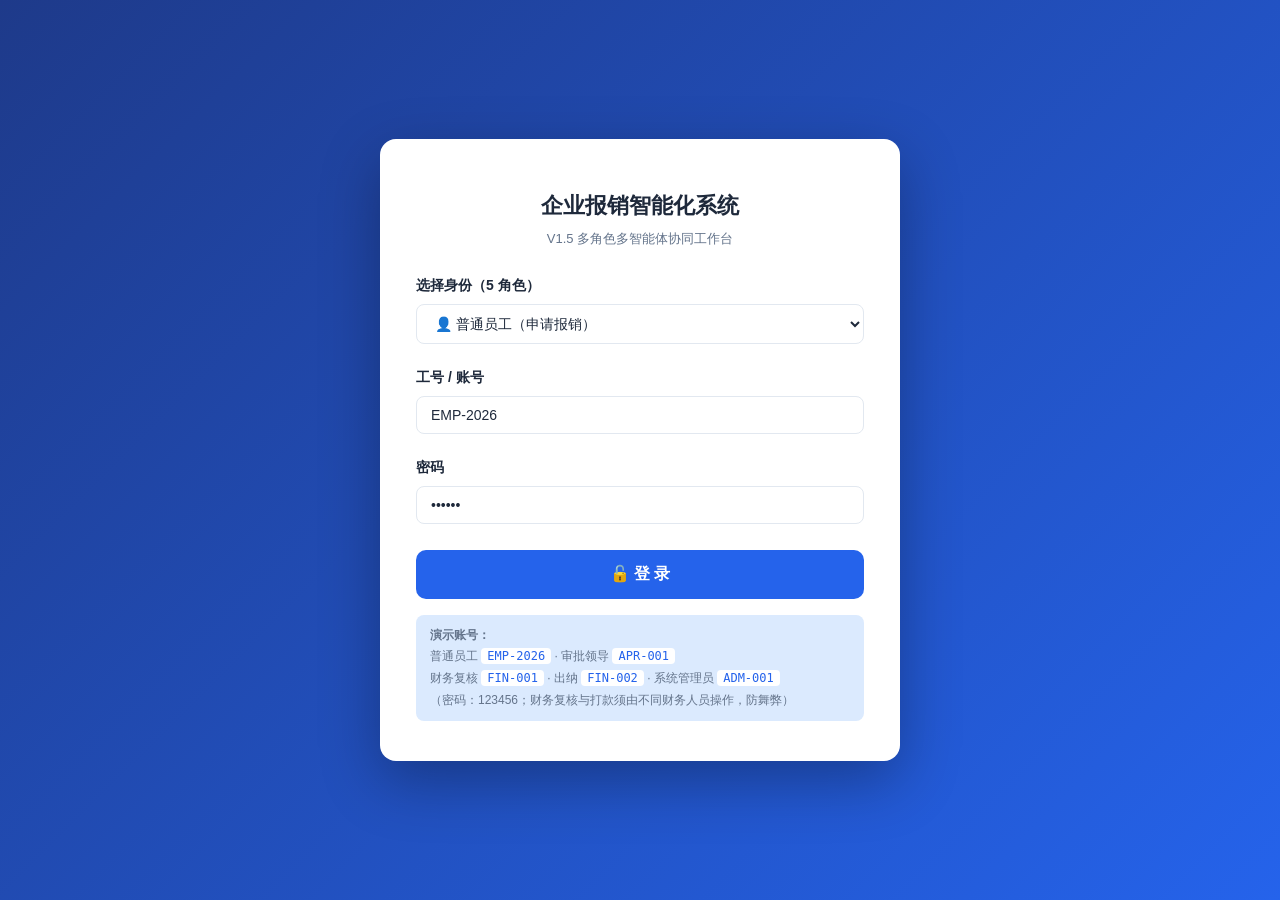
==== commit 65adeb0a: "feat: 更新原型文档与页面模板，新增报销单数据清理脚本 - 更新 README / 测试用例 / 测试报告等文档 - 优化 web 审批与财务页面模板及 app.py 逻辑 - 新增 script" ====
--- a/docs/prototype.html
+++ b/docs/prototype.html
@@ -107,6 +107,44 @@
 .file-name { font-weight: 600; font-size: 15px; display: block; }
 .file-size { font-size: 12px; color: var(--text-light); }
 
+/* ── OCR 识别状态条 ── */
+.ocr-status {
+    display: none; align-items: center; gap: 8px; margin-top: 12px;
+    font-size: 13px; font-weight: 500; padding: 8px 12px; border-radius: 8px;
+}
+.ocr-status.reading { display: flex; color: var(--primary); background: rgba(37,99,235,0.08); }
+.ocr-status.done { display: flex; color: var(--green); background: var(--green-bg); }
+.ocr-status .spinner {
+    width: 14px; height: 14px; border: 2px solid rgba(37,99,235,0.25);
+    border-top-color: var(--primary); border-radius: 50%; animation: spin 0.7s linear infinite;
+}
+
+/* ── AI 回写徽标 ── */
+.ai-badge {
+    display: none; margin-left: 6px; padding: 1px 8px; border-radius: 10px;
+    font-size: 11px; font-weight: 600; color: var(--primary);
+    background: rgba(37,99,235,0.1); vertical-align: middle;
+}
+.ai-badge.visible { display: inline-block; }
+
+/* ── AI 回填高亮 ── */
+.form-input.auto-filled {
+    border-color: var(--primary); background: rgba(37,99,235,0.04);
+    animation: flashFill 0.9s ease;
+}
+@keyframes flashFill {
+    0% { background: rgba(37,99,235,0.28); }
+    100% { background: rgba(37,99,235,0.04); }
+}
+
+/* ── 报销事由人工填写提示 ── */
+.remark-tag { font-size: 12px; font-weight: 500; color: var(--orange); }
+.remark-hint {
+    margin-top: 6px; font-size: 12px; color: var(--text-light);
+    line-height: 1.6; padding: 8px 12px; border-radius: 8px;
+    background: rgba(245,158,11,0.08); border-left: 3px solid var(--orange);
+}
+
 /* ── 表单 ── */
 .form-section { margin-bottom: 22px; }
 .form-label { display: block; font-size: 14px; font-weight: 600; margin-bottom: 6px; color: var(--text); }
@@ -601,7 +639,7 @@
             <strong>演示账号：</strong><br>
             普通员工 <code>EMP-2026</code> · 审批领导 <code>APR-001</code><br>
             财务复核 <code>FIN-001</code> · 出纳 <code>FIN-002</code> · 系统管理员 <code>ADM-001</code><br>
-            （密码：123456；归档与打款须由不同财务人员操作，防舞弊）<br>
+            （密码：123456；财务复核与打款须由不同财务人员操作，防舞弊）<br>
         </div>
     </div>
 </div>
@@ -646,10 +684,12 @@
                     <tr>
                         <td class="rg-role">👤 普通员工</td>
                         <td class="rg-ops">
+                            <span class="step">手动选择票据类型</span> →
                             <span class="step">上传票据</span> →
-                            <span class="step">填写事由与金额</span> →
                             <span class="step">提交校验</span> →
-                            <span class="step">等待审批结果</span>
+                            <span class="step">智能体流水线执行</span> →
+                            <span class="step">回写申请金额 / 申请日期 / 费用类型 / 报销事由</span> →
+                            <span class="step">提交审批</span>
                         </td>
                         <td class="rg-scenario">提交日常差旅、餐饮、住宿等报销</td>
                     </tr>
@@ -698,18 +738,18 @@
         <!-- Tab 按钮由 JS 动态生成 -->
     </div>
 
-    <!-- ========== Tab 1: 报销校验（普通员工） ========== -->
+    <!-- ========== Tab 1: 报销申请（普通员工） ========== -->
     <div id="tab-reimburse" class="tab-panel">
     <div class="card">
         <div class="card-header">
             <span class="card-icon">📄</span>
             <h2>票据上传与报销申请</h2>
         </div>
-        <p class="card-desc">选择票据类型，上传文件并填写信息。系统自动路由到对应智能体执行校验。</p>
-
+        <p class="card-desc">先选择票据类型并上传票据，提交校验，系统自动路由到对应智能体执行校验，校验成功后回写费用类型、金额、申请日期，待人工确认后提交审批</p>
         <div class="form-section">
             <label class="form-label" for="ticket_type_select">票据类型 <span class="required">*</span></label>
             <select id="ticket_type_select" class="form-input">
+                <option value="">— 请手动选择票据类型 —</option>
                 <option value="发票">🧾 发票</option>
                 <option value="行程单">🚕 行程单</option>
             </select>
@@ -731,41 +771,41 @@
                             <span class="file-size" id="fileSize">256 KB</span>
                         </div>
                     </div>
+                    <div class="ocr-status" id="ocrStatus"></div>
                 </div>
             </div>
         </div>
 
+        <div id="autoFields" style="display:none;">
         <div class="form-row">
             <div class="form-group">
-                <label class="form-label" for="apply_amount">申请金额（元） <span class="required">*</span></label>
-                <input type="number" id="apply_amount" class="form-input" value="358.50" step="0.01">
+                <label class="form-label" for="apply_amount">申请金额（元） <span class="required">*</span><span class="ai-badge" id="badge_apply_amount">AI 回写·请核对</span></label>
+                <input type="number" id="apply_amount" class="form-input" step="0.01" placeholder="提交校验后由 AI 自动回写">
             </div>
             <div class="form-group">
-                <label class="form-label" for="apply_date">申请日期 <span class="required">*</span></label>
-                <input type="date" id="apply_date" class="form-input" value="2026-07-13">
+                <label class="form-label" for="apply_date">申请日期 <span class="required">*</span><span class="ai-badge" id="badge_apply_date">系统日期</span></label>
+                <input type="date" id="apply_date" class="form-input">
             </div>
         </div>
 
-        <div class="form-group">
-            <label class="form-label" for="reason">报销事由 <span class="required">*</span></label>
-            <input type="text" id="reason" class="form-input" value="北京出差交通费" readonly>
-        </div>
-
         <div class="form-row">
             <div class="form-group">
-                <label class="form-label" for="expense_category">费用类型（预选）</label>
+                <label class="form-label" for="expense_category">费用类型 <span class="ai-badge" id="badge_expense_category">AI 识别</span></label>
                 <select id="expense_category" class="form-input">
-                    <option value="">— AI 将自动识别 —</option>
+                    <option value="">— 提交校验后 AI 自动识别 —</option>
                     <option value="交通">交通</option>
                     <option value="住宿">住宿</option>
                     <option value="餐饮">餐饮</option>
                 </select>
             </div>
             <div class="form-group">
-                <label class="form-label" for="employee_id">备注</label>
-                <input type="text" id="employee_id" class="form-input" value=" " readonly>
+                <label class="form-label" for="reason">报销事由 <span class="required">*</span><span class="remark-tag">（人工填写）</span></label>
+                <input type="text" id="reason" class="form-input" placeholder="请填写报销事由，例如：北京出差交通费（选填）">
             </div>
         </div>
+
+        <p class="remark-hint">⚠️ 以上申请金额 / 费用类型 / 申请日期由 AI 智能体在提交校验后自动回写，请人工核对无误并填写报销事由后提交审批。</p>
+        </div><!-- /autoFields -->
 
         <button type="button" class="btn-submit" id="submitBtn" data-mode="check" onclick="onSubmitClick()">
             <span class="btn-text">🚀 提交校验</span>
@@ -784,7 +824,7 @@
                 <h2><span class="card-icon">📂</span> 我的报销</h2>
                 <div style="font-size:13px;color:var(--text-light);">📋 共 <strong style="color:var(--primary);" id="myCount">—</strong> 单</div>
             </div>
-            <p class="card-desc">您提交的报销单及当前审批进度。提交后可在「报销校验」继续新增。</p>
+            <p class="card-desc">您提交的报销单及当前审批进度。提交后可在「报销申请」继续新增。</p>
             <div class="reimburse-list" id="myList"></div>
         </div>
     </div><!-- /tab-my -->
@@ -1093,6 +1133,17 @@
     </div>
 </div>
 
+<!-- ========== 提交成功弹窗 ========== -->
+<div class="modal-overlay" id="submitSuccessModal" onclick="if(event.target===this) closeSubmitSuccessModal()">
+    <div class="modal-box">
+        <div class="modal-head">
+            <h3>✅ 提交成功</h3>
+            <button class="modal-close" type="button" onclick="closeSubmitSuccessModal()">×</button>
+        </div>
+        <div class="modal-body" id="submitSuccessBody"></div>
+    </div>
+</div>
+
 <script>
 /* ============================================
    原型交互脚本 — 模拟双智能体协同处理
@@ -1101,6 +1152,8 @@
 var currentTicketType = '发票';
 var currentRole = 'employee';
 var lastCheckPassed = false;   // 记录最近一次校验是否通过（用于关闭弹窗后切换按钮）
+var lastAiStatus = 'pass';      // 最近一次 AI 校验状态（pass/warn/block），提交时回填待审队列
+var lastAiSummary = '';         // 最近一次 AI 校验摘要，提交时回填待审队列
 
 /* 计数与状态（用于实时统计） */
 var approveDoneTotal = 42;   // 审批领导本月已审（累计）
@@ -1122,7 +1175,7 @@
 /* 各角色可见的 Tab 配置 */
 var ROLE_TABS = {
     employee: [
-        { id: 'reimburse', icon: '📋', label: '报销校验' },
+        { id: 'reimburse', icon: '📋', label: '报销申请' },
         { id: 'my', icon: '📂', label: '我的报销' }
     ],
     approver: [
@@ -1180,9 +1233,7 @@
     document.getElementById('rbName').textContent = cfg.name;
     document.getElementById('rbDesc').textContent = cfg.desc;
 
-    // 同步员工表单字段（工号 / 申请日期）
-    document.getElementById('employee_id').value = account;
-    document.getElementById('apply_date').value = new Date().toISOString().slice(0, 10);
+    // 员工表单字段（申请金额 / 费用类型 / 申请日期）由上传发票后 OCR 自动回填，此处不预填
 
     // 按角色渲染 Tab 导航
     renderTabsForRole(currentRole);
@@ -1217,7 +1268,9 @@
     selectRole('employee');
     document.getElementById('loginPassword').value = '123456';
     resetResults();
-    restoreMockData();
+    // 注意：不再调用 restoreMockData()，否则会清空 FIN-001 已复核并归档的数据，
+    // 导致 FIN-002 重新登录后看不到待打款报销单（破坏职责分离演示流程）。
+    // 内存状态在单次会话的多次登录间保持连续；刷新页面即可恢复初始 Mock 数据。
 }
 
 /* ── 票据类型切换 ── */
@@ -1229,7 +1282,6 @@
     document.getElementById('uploadHint').textContent = isItinerary ? '支持 PDF / JPG / PNG，行程单类票据（如滴滴行程单）' : '支持 PDF / JPG / PNG，发票类票据';
     document.getElementById('fileName').textContent = isItinerary ? 'DiDi_travel itinerary.pdf' : 'invoice.pdf';
     document.getElementById('fileSize').textContent = isItinerary ? '182 KB' : '256 KB';
-    document.getElementById('apply_amount').value = isItinerary ? '186.50' : '358.50';
     document.getElementById('reason').value = isItinerary ? '北京出差市内交通' : '北京出差交通费';
 
     var submitBtn = document.getElementById('submitBtn');
@@ -1242,14 +1294,85 @@
         uploadZone.classList.remove('itinerary-hover');
     }
 
+    resetUploadForm();
     resetResults();
 });
 
-/* ── 上传区域点击模拟 ── */
+/* ── 重置上传表单（切换票据类型 / 需重新上传时调用）── */
+function resetUploadForm() {
+    document.getElementById('uploadPlaceholder').style.display = 'block';
+    document.getElementById('uploadPreview').style.display = 'none';
+    var ocr = document.getElementById('ocrStatus');
+    ocr.className = 'ocr-status';
+    ocr.innerHTML = '';
+    // 清空并去除回填字段的高亮 / 徽标
+    ['apply_amount', 'apply_date'].forEach(function(id) {
+        var el = document.getElementById(id);
+        el.value = '';
+        el.classList.remove('auto-filled');
+    });
+    var cat = document.getElementById('expense_category');
+    cat.value = '';
+    cat.classList.remove('auto-filled');
+    ['badge_apply_amount', 'badge_apply_date', 'badge_expense_category'].forEach(function(id) {
+        document.getElementById(id).classList.remove('visible');
+    });
+    var remark = document.getElementById('reason');
+    remark.value = '';
+    // 切换票据类型后重新隐藏字段，待下次「提交校验」完成后再展示
+    document.getElementById('autoFields').style.display = 'none';
+}
+
+/* ── 上传区域点击：仅上传票据，回写延后到「提交校验」完成后 ── */
 document.getElementById('uploadZone').addEventListener('click', function() {
+    var preview = document.getElementById('uploadPreview');
+    if (preview.style.display === 'block') return; // 已上传，防止重复触发
     document.getElementById('uploadPlaceholder').style.display = 'none';
-    document.getElementById('uploadPreview').style.display = 'block';
+    preview.style.display = 'block';
+    var ocr = document.getElementById('ocrStatus');
+    ocr.className = 'ocr-status';
+    ocr.innerHTML = '📄 票据已上传，点击「提交校验」后由智能体执行 OCR 提取并回写申请金额 / 申请日期 / 费用类型 / 报销事由';
 });
+
+/* ── 单字段回填 + 高亮 + 显示徽标 ── */
+function markAutoFilled(fieldId, badgeId, value) {
+    var el = document.getElementById(fieldId);
+    if (value !== undefined && value !== null && value !== '') el.value = value;
+    el.classList.add('auto-filled');
+    document.getElementById(badgeId).classList.add('visible');
+}
+
+/* ── 提交校验完成后，由智能体回写表单字段（此前字段隐藏）── */
+function autoFillFromOcr() {
+    var isItinerary = currentTicketType === '行程单';
+    var data = isItinerary ? MOCK_ITINERARY : MOCK_INVOICE;
+
+    // 1) 申请金额：发票取「价税合计_小写」，行程单取「总金额_元」
+    var amount = isItinerary
+        ? data.ocr_result['总金额_元']
+        : (data.ocr_result['价税合计_小写'] || data.ocr_result['发票金额']);
+    markAutoFilled('apply_amount', 'badge_apply_amount', amount);
+
+    // 2) 费用类型：发票取分类结果，行程单默认「交通」
+    var category = isItinerary
+        ? '交通'
+        : ((data.classify_result && data.classify_result['费用分类']) || '住宿');
+    markAutoFilled('expense_category', 'badge_expense_category', category);
+
+    // 3) 申请日期 = 当前系统日期
+    var today = new Date().toISOString().slice(0, 10);
+    markAutoFilled('apply_date', 'badge_apply_date', today);
+
+    // 4) 报销事由：预填建议值，仍可由人工修改
+    var remark = document.getElementById('reason');
+    remark.value = isItinerary ? '北京出差市内交通' : '北京出差交通费';
+
+    // 显示此前隐藏的字段区域，并提示回写完成
+    document.getElementById('autoFields').style.display = '';
+    var ocr = document.getElementById('ocrStatus');
+    ocr.className = 'ocr-status done';
+    ocr.innerHTML = '✅ 校验完成 · 智能体已自动回写申请金额 / 申请日期 / 费用类型 / 报销事由，请核对无误后提交审批';
+}
 
 /* ── 重置结果 ── */
 function resetResults() {
@@ -1287,6 +1410,11 @@
         handleAction('通过');
         setSubmitMode('check');
     } else {
+        // 校验前置：必须先上传票据（回写延后到「提交校验」完成后）
+        if (document.getElementById('uploadPreview').style.display !== 'block') {
+            alert('请先上传票据文件，再点击「提交校验」，由智能体执行 OCR 提取并回写申请金额 / 费用类型 / 申请日期。');
+            return;
+        }
         runPrototype();
     }
 }
@@ -1300,17 +1428,51 @@
         var category = document.getElementById('expense_category').value || '—';
         var seq = (MOCK_MY_LIST.length + 1).toString().padStart(3, '0');
         var newId = 'RB-' + new Date().toISOString().slice(0, 10).replace(/-/g, '') + '-' + seq;
-        MOCK_MY_LIST.unshift({
+        var item = {
             id: newId, type: type, category: category, amount: amount,
-            reason: reason, status: '审批中', submitTime: nowStr()
+            reason: reason, status: '待审批', submitTime: nowStr()
+        };
+        MOCK_MY_LIST.unshift(item);
+        // 路由至审批领导待审队列（补齐 submitter / AI 校验字段供渲染）
+        var cfg = ROLES.employee;
+        var pendingItem = Object.assign({}, item, {
+            submitter: cfg.user + '（' + cfg.account + '）',
+            aiStatus: lastAiStatus,
+            aiSummary: lastAiSummary || 'AI 校验通过 · 金额匹配'
         });
+        MOCK_PENDING_LIST.unshift(pendingItem);
         addAuditLog('SUBMIT', newId + ' · ¥' + amount.toFixed(2), '成功');
-        alert('提交成功，等待审批\n单号：' + newId);
         renderMyList();
+        renderApproveList();
+        showSubmitSuccess(item);
     } else {
         resetResults();
         window.scrollTo({ top: 0, behavior: 'smooth' });
     }
+}
+
+/* ── 提交成功弹窗 ── */
+function closeSubmitSuccessModal() {
+    document.getElementById('submitSuccessModal').classList.remove('visible');
+    // 回到报销申请 Tab 并重置表单
+    switchTab('reimburse');
+    resetUploadForm();
+    resetResults();
+    setSubmitMode('check');
+}
+function showSubmitSuccess(item) {
+    var typeTag = item.type === '行程单' ? '🚕 行程单' : '🧾 发票';
+    var html = '<div class="info-grid">';
+    html += infoItem('报销单号', item.id);
+    html += infoItem('票据类型', typeTag);
+    html += infoItem('申请金额', '¥' + item.amount.toFixed(2));
+    html += infoItem('费用类型', item.category || '—');
+    html += infoItem('报销事由', item.reason || '—');
+    html += infoItem('当前状态', '待审批');
+    html += '</div>';
+    html += '<p class="remark-hint" style="margin-top:16px;">提交成功，系统已路由至审批领导，可在「我的报销」中查看审批进度。</p>';
+    document.getElementById('submitSuccessBody').innerHTML = html;
+    document.getElementById('submitSuccessModal').classList.add('visible');
 }
 
 /* ── 流水线步骤定义 ── */
@@ -1453,6 +1615,7 @@
             // 保留片刻让用户看到全部完成，再在弹窗内展示校验结果状态与操作按钮
             setTimeout(function() {
                 showResult(isItinerary);
+                autoFillFromOcr();   // 校验完成后再回写并展示申请金额 / 日期 / 费用类型 / 报销事由
                 submitBtn.disabled = false;
                 submitBtn.querySelector('.btn-text').style.display = 'inline';
                 submitBtn.querySelector('.btn-loading').style.display = 'none';
@@ -1489,6 +1652,8 @@
         '错误': { icon: '❌', label: '系统错误', cls: 'error' },
     };
     var meta = statusMap[data.status] || statusMap['通过'];
+    lastAiStatus = (data.status === '预警') ? 'warn' : (data.status === '拦截' ? 'block' : 'pass');
+    lastAiSummary = data.summary;
 
     var statusEl = document.getElementById('resultStatus');
     statusEl.className = 'result-status visible ' + meta.cls;
@@ -1831,17 +1996,21 @@
 
     if (action === '通过') {
         if (!confirm('确认通过报销单 ' + id + '？')) return;
-        // 流转至财务待终审列表（保留归档状态为 pending）
+        // 流转至财务待终审列表（保留归档状态为 pending），插入头部使最新提交排在最前
         var finItem = Object.assign({}, item, {
             archiveStatus: 'pending',
             approver: ROLES.approver.user + '（已审批通过 ' + nowStr() + '）'
         });
-        MOCK_FINAL_LIST.push(finItem);
+        MOCK_FINAL_LIST.unshift(finItem);
         MOCK_PENDING_LIST = MOCK_PENDING_LIST.filter(function(x) { return x.id !== id; });
         approveDoneTotal++;
+        // 回流员工「我的报销单」：状态更新为已通过，并回写审批人
+        var myItem = MOCK_MY_LIST.find(function(x) { return x.id === id; });
+        if (myItem) { myItem.status = '已通过'; myItem.approver = finItem.approver; }
         addAuditLog('APPROVE', id + ' · ¥' + item.amount.toFixed(2), '成功');
         alert('已通过：' + id + '\n（已流转至财务终审列表）');
         renderApproveList();
+        renderMyList();
         return;
     }
 }
@@ -1856,20 +2025,22 @@
     if (!item) { alert('未找到报销单 ' + id); return; }
 
     var typeTag = item.type === '发票' ? '🧾 发票' : '🚕 行程单';
-    var statusText = item.archiveStatus === 'archived' ? '已归档'
-        : (item.transferred ? '已转审' : (item.status || '待审'));
+    var statusText = item.archiveStatus === 'archived'
+        ? (item.paid ? '已打款' : '已复核并归档')
+        : (item.archiveStatus === 'pending' ? '待复核'
+        : (item.transferred ? '已转审' : (item.status || '待审批')));
 
     var html = '<div class="info-grid">';
     html += infoItem('报销单号', item.id);
     html += infoItem('票据类型', typeTag);
     html += infoItem('申请金额', '¥' + (item.amount != null ? item.amount.toFixed(2) : '—'));
     html += infoItem('费用类型', item.category || '—');
-    html += infoItem('提交人', item.submitter || '我（' + (ROLES.employee.account) + '）');
+    html += infoItem('提交人', ROLES.employee.account);
     html += infoItem('提交时间', item.submitTime || '—');
-    html += infoItem('审批人', item.approver || '—');
+    html += infoItem('审批人', ROLES.approver.account);
     html += infoItem('报销事由', item.reason || '—');
-    if (item.archivedBy) html += infoItem('归档人', item.archivedBy);
-    if (item.paidBy) html += infoItem('打款人', item.paidBy);
+    if (item.archivedBy) html += infoItem('复核人', ROLES.finance_review.account);
+    if (item.paidBy) html += infoItem('打款人', ROLES.finance_pay.account);
     html += infoItem('当前状态', statusText);
     html += '</div>';
 
@@ -1888,12 +2059,12 @@
     if (!el) return;
     var html = '';
     if (MOCK_MY_LIST.length === 0) {
-        html = '<div class="empty-state"><div class="empty-icon">📭</div><div class="empty-text">暂无报销记录，请在「报销校验」中提交</div></div>';
+        html = '<div class="empty-state"><div class="empty-icon">📭</div><div class="empty-text">暂无报销记录，请在「报销申请」中提交</div></div>';
     } else {
         MOCK_MY_LIST.forEach(function(item) {
             var typeTag = item.type === '发票' ? '<span class="tag invoice">🧾 发票</span>' : '<span class="tag itinerary">🚕 行程单</span>';
-            var statusTag = item.status === '审批中'
-                ? '<span class="tag status-pending">⏳ 审批中</span>'
+            var statusTag = item.status === '待审批'
+                ? '<span class="tag status-pending">⏳ 待审批</span>'
                 : item.status === '已通过'
                     ? '<span class="tag status-approved">✓ 已通过</span>'
                     : '<span class="tag status-paid">💰 已打款</span>';
@@ -1994,7 +2165,7 @@
                     '<div class="reimburse-item-tags">' + typeTag + aiTag + statusTag + '</div>' +
                     '<div class="reimburse-item-actions">' +
                         '<button class="btn-mini primary" onclick="viewDetail(\'' + item.id + '\')">📄 查看明细</button>' +
-                        '<button class="btn-mini success" onclick="handleFinance(\'' + item.id + '\', \'归档\')">📦 确认归档</button>' +
+                        '<button class="btn-mini success" onclick="handleFinance(\'' + item.id + '\', \'归档\')">📦 确认复核并归档</button>' +
                     '</div>' +
                 '</div>' +
             '</div>';
@@ -2015,7 +2186,7 @@
     } else {
         list.forEach(function (item) {
             var typeTag = item.type === '发票' ? '<span class="tag invoice">🧾 发票</span>' : '<span class="tag itinerary">🚕 行程单</span>';
-            var statusTag = '<span class="tag status-archived">📦 已归档</span>';
+            var statusTag = '<span class="tag status-archived">📦 已复核并归档</span>';
             html += '<div class="reimburse-item">' +
                 '<div class="reimburse-item-head">' +
                     '<div><div class="reimburse-item-id">' + item.id + '</div>' +
@@ -2048,11 +2219,11 @@
     var currentAccount = (ROLES[currentRole] || ROLES.employee).account;
 
     if (action === '归档') {
-        if (!confirm('确认归档报销单 ' + id + '？')) return;
+        if (!confirm('确认复核并归档报销单 ' + id + '？')) return;
         item.archiveStatus = 'archived';
         item.archivedBy = currentAccount;   // 记录归档人，供打款校验
         addAuditLog('ARCHIVE', id + ' · ¥' + item.amount.toFixed(2) + ' · 归档人 ' + currentAccount, '成功');
-        alert('已归档：' + id + '\n（请切换「出纳岗 FIN-002」登录后发起打款）');
+        alert('已复核并归档：' + id + '\n（请切换「出纳岗 FIN-002」登录后发起打款）');
         renderFinReviewList();
         renderFinPayList();
         return;
@@ -2076,10 +2247,19 @@
         // 银行回单回写 → 补充归档（自动）
         item.receiptArchived = true;
         addAuditLog('RECEIPT_ARCHIVE', id + ' · 银行回单已回写归档', '成功');
+        // 回流员工「我的报销单」：状态更新为已打款，并回写审批人/归档人/打款人
+        var myItem = MOCK_MY_LIST.find(function (x) { return x.id === id; });
+        if (myItem) {
+            myItem.status = '已打款';
+            myItem.approver = item.approver || myItem.approver;
+            myItem.archivedBy = item.archivedBy || myItem.archivedBy;
+            myItem.paidBy = item.paidBy || myItem.paidBy;
+        }
         MOCK_FINAL_LIST = MOCK_FINAL_LIST.filter(function (x) { return x.id !== id; });
-        alert('已打款：' + id + '\n（费用已发放；银行回单已自动回写归档）');
+        alert('已打款：' + id + '\n（费用已打款；银行回单已自动回写归档）');
         renderFinReviewList();
         renderFinPayList();
+        renderMyList();
         return;
     }
 }
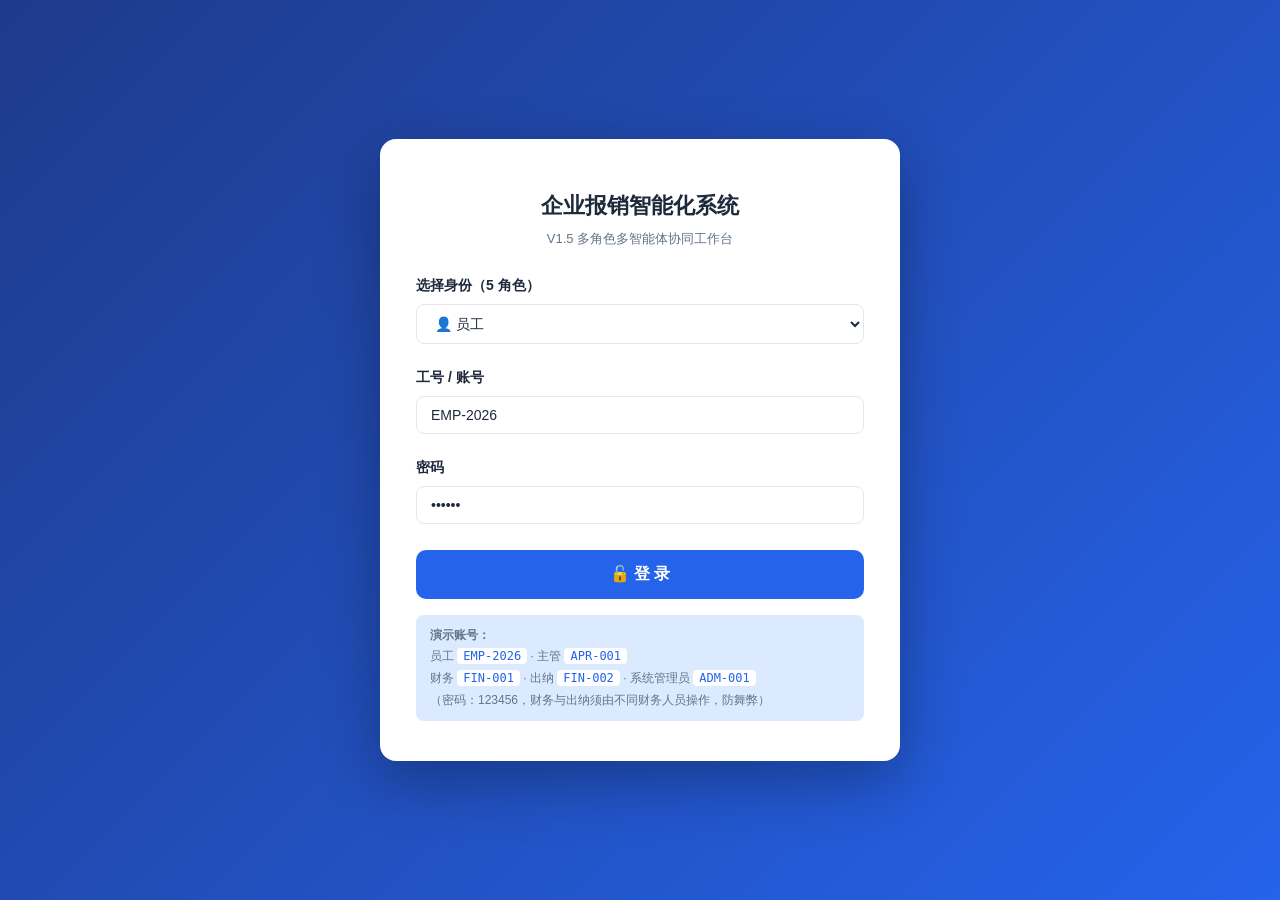
==== commit 05dea98c: "refactor: 全局代码优化与文档更新 — 23个文件同步 CI 结果: ruff(通过) / pyright(已有warnings无新增) / pytest(231/231 通过)" ====
--- a/docs/prototype.html
+++ b/docs/prototype.html
@@ -616,10 +616,10 @@
         <div class="form-section">
             <label class="form-label" for="loginRole">选择身份（5 角色）</label>
             <select id="loginRole" class="form-input" onchange="selectRole(this.value)">
-                <option value="employee">👤 普通员工（申请报销）</option>
-                <option value="approver">👔 审批领导（审批报销）</option>
-                <option value="finance_review">💼 财务（复核和归档）</option>
-                <option value="finance_pay">🏦 出纳（打款）</option>
+                <option value="employee">👤 员工</option>
+                <option value="approver">👔 主管</option>
+                <option value="finance_review">💼 财务</option>
+                <option value="finance_pay">🏦 出纳</option>
                 <option value="admin">⚙️ 系统管理员</option>
             </select>
         </div>
@@ -637,9 +637,9 @@
 
         <div class="login-hint">
             <strong>演示账号：</strong><br>
-            普通员工 <code>EMP-2026</code> · 审批领导 <code>APR-001</code><br>
-            财务复核 <code>FIN-001</code> · 出纳 <code>FIN-002</code> · 系统管理员 <code>ADM-001</code><br>
-            （密码：123456；财务复核与打款须由不同财务人员操作，防舞弊）<br>
+            员工 <code>EMP-2026</code> · 主管 <code>APR-001</code><br>
+            财务 <code>FIN-001</code> · 出纳 <code>FIN-002</code> · 系统管理员 <code>ADM-001</code><br>
+            （密码：123456，财务与出纳须由不同财务人员操作，防舞弊）<br>
         </div>
     </div>
 </div>
@@ -660,7 +660,7 @@
     <div class="subtitle">V1.5 多角色多智能体协同工作台</div>
     <div class="role-banner" id="roleBanner">
         <span class="rb-icon" id="rbIcon">👤</span>
-        <span class="rb-name" id="rbName">普通员工</span>
+        <span class="rb-name" id="rbName">员工</span>
         <span class="rb-sep">·</span>
         <span class="rb-desc" id="rbDesc">提交日常差旅、餐饮、住宿等报销</span>
     </div>
@@ -682,7 +682,7 @@
                 </thead>
                 <tbody>
                     <tr>
-                        <td class="rg-role">👤 普通员工</td>
+                        <td class="rg-role">👤 员工</td>
                         <td class="rg-ops">
                             <span class="step">手动选择票据类型</span> →
                             <span class="step">上传票据</span> →
@@ -694,7 +694,7 @@
                         <td class="rg-scenario">提交日常差旅、餐饮、住宿等报销</td>
                     </tr>
                     <tr>
-                        <td class="rg-role">👔 审批领导</td>
+                        <td class="rg-role">👔 主管</td>
                         <td class="rg-ops">
                             <span class="step">查看待审报销单</span> →
                             <span class="step">查看 AI 校验结果与预警</span> →
@@ -703,13 +703,13 @@
                         <td class="rg-scenario">审核下属报销申请</td>
                     </tr>
                     <tr>
-                        <td class="rg-role">💼 财务复核</td>
+                        <td class="rg-role">💼 财务</td>
                         <td class="rg-ops">
                             <span class="step">复核 AI 校验结果</span> →
                             <span class="step">确认归档</span>
                             <br><span style="font-size:11px;color:var(--text-light);">（岗 FIN-001，仅复核/归档）</span>
                         </td>
-                        <td class="rg-scenario">财务复核与归档</td>
+                        <td class="rg-scenario">财务与归档</td>
                     </tr>
                     <tr>
                         <td class="rg-role">🏦 出纳</td>
@@ -738,7 +738,7 @@
         <!-- Tab 按钮由 JS 动态生成 -->
     </div>
 
-    <!-- ========== Tab 1: 报销申请（普通员工） ========== -->
+    <!-- ========== Tab 1: 报销申请（员工） ========== -->
     <div id="tab-reimburse" class="tab-panel">
     <div class="card">
         <div class="card-header">
@@ -817,7 +817,7 @@
 
     </div><!-- /tab-reimburse -->
 
-    <!-- ========== Tab: 我的报销（普通员工） ========== -->
+    <!-- ========== Tab: 我的报销（员工） ========== -->
     <div id="tab-my" class="tab-panel">
         <div class="card">
             <div class="card-title-row">
@@ -829,7 +829,7 @@
         </div>
     </div><!-- /tab-my -->
 
-    <!-- ========== Tab: 审批工作台（审批领导） ========== -->
+    <!-- ========== Tab: 审批工作台（主管） ========== -->
     <div id="tab-approve" class="tab-panel">
         <div class="card">
             <div class="card-title-row">
@@ -844,7 +844,7 @@
         </div>
     </div><!-- /tab-approve -->
 
-    <!-- ========== Tab: 财务复核（财务复核岗 FIN-001） ========== -->
+    <!-- ========== Tab: 财务（财务岗 FIN-001） ========== -->
     <div id="tab-fin-review" class="tab-panel">
         <div class="card">
             <div class="card-title-row">
@@ -854,12 +854,12 @@
                     <span>📦 待归档：<strong style="color:var(--orange);" id="finReviewArchive">—</strong></span>
                 </div>
             </div>
-            <p class="card-desc">审批领导已通过的报销单。复核 AI 校验结果 → 确认归档（本岗 FIN-001 仅可复核/归档，<b>不可打款</b>）。</p>
+            <p class="card-desc">主管已通过的报销单。复核 AI 校验结果 → 确认归档（本岗 FIN-001 仅可复核/归档，<b>不可打款</b>）。</p>
             <div class="reimburse-list" id="finReviewList"></div>
         </div>
     </div><!-- /tab-fin-review -->
 
-    <!-- ========== Tab: 出纳打款（出纳岗 FIN-002） ========== -->
+    <!-- ========== Tab: 出纳（出纳岗 FIN-002） ========== -->
     <div id="tab-fin-pay" class="tab-panel">
         <div class="card">
             <div class="card-title-row">
@@ -869,7 +869,7 @@
                     <span>✅ 本月已打款：<strong style="color:var(--green);" id="finPayDone">—</strong></span>
                 </div>
             </div>
-            <p class="card-desc">已由财务复核岗（FIN-001）归档的报销单。<b>须由出纳岗（FIN-002）发起打款</b>，与归档人不同人，防舞弊 → 打款后自动回单归档。</p>
+            <p class="card-desc">已由财务岗（FIN-001）归档的报销单。<b>须由出纳岗（FIN-002）发起打款</b>，与归档人不同人，防舞弊 → 打款后自动回单归档。</p>
             <div class="reimburse-list" id="finPayList"></div>
         </div>
     </div><!-- /tab-fin-pay -->
@@ -887,7 +887,7 @@
                 <h4>🤖 启用/停用Deepseek大模型<div class="cfg-toggle on" id="ds-enabled" onclick="toggleDeepSeek(this)" title="启用/停用 AI 校验"></div></h4>
                 <div class="config-row">
                     <div class="cfg-label">API 密钥<span class="cfg-env">DEEPSEEK_API_KEY</span></div>
-                    <input type="password" class="cfg-input wide cfg-secret" value="" placeholder="your_api_key_here" data-default="">
+                    <input type="password" class="cfg-input wide cfg-secret" value="" placeholder="留空则使用环境变量默认值" data-default="">
                     <button class="cfg-secret-btn" onclick="toggleSecret(this)" title="显示/隐藏">👁</button>
                 </div>
                 <div class="config-row">
@@ -1156,19 +1156,19 @@
 var lastAiSummary = '';         // 最近一次 AI 校验摘要，提交时回填待审队列
 
 /* 计数与状态（用于实时统计） */
-var approveDoneTotal = 42;   // 审批领导本月已审（累计）
+var approveDoneTotal = 42;   // 主管本月已审（累计）
 var financePaidTotal = 86;   // 出纳本月打款（累计）
-var MOCK_MY_LIST = [];       // 普通员工已提交的报销单
+var MOCK_MY_LIST = [];       // 员工已提交的报销单
 var INITIAL_PENDING, INITIAL_FINAL, INITIAL_AUDIT, INITIAL_COUNTERS; // 登出重置用快照
 
 /* ============================================
    角色定义
    ============================================ */
 var ROLES = {
-    employee:  { icon: '👤', name: '普通员工',   desc: '提交日常差旅、餐饮、住宿等报销', user: '张三',  account: 'EMP-2026' },
-    approver:  { icon: '👔', name: '审批领导',   desc: '审核下属报销申请',               user: '李总',  account: 'APR-001' },
-    finance_review: { icon: '💼', name: '财务复核', desc: '复核AI结果·确认归档',          user: '王会计', account: 'FIN-001' },
-    finance_pay:    { icon: '🏦', name: '出纳打款', desc: '发起费用发放·回单归档',        user: '李出纳', account: 'FIN-002' },
+    employee:  { icon: '👤', name: '员工',   desc: '提交日常差旅、餐饮、住宿等报销', user: '张三',  account: 'EMP-2026' },
+    approver:  { icon: '👔', name: '主管',   desc: '审核下属报销申请',               user: '李总',  account: 'APR-001' },
+    finance_review: { icon: '💼', name: '财务', desc: '复核AI结果·确认归档',          user: '王会计', account: 'FIN-001' },
+    finance_pay:    { icon: '🏦', name: '出纳', desc: '发起费用发放·回单归档',        user: '李出纳', account: 'FIN-002' },
     admin:     { icon: '⚙️', name: '系统管理员', desc: '维护报销制度规则',               user: '赵管理', account: 'ADM-001' }
 };
 
@@ -1182,10 +1182,10 @@
         { id: 'approve', icon: '📥', label: '待审工作台' }
     ],
     finance_review: [
-        { id: 'fin-review', icon: '💼', label: '财务复核' }
+        { id: 'fin-review', icon: '💼', label: '财务' }
     ],
     finance_pay: [
-        { id: 'fin-pay', icon: '🏦', label: '出纳打款' }
+        { id: 'fin-pay', icon: '🏦', label: '出纳' }
     ],
     admin: [
         { id: 'admin',    icon: '⚙️', label: '系统配置' },
@@ -1237,6 +1237,10 @@
 
     // 按角色渲染 Tab 导航
     renderTabsForRole(currentRole);
+
+    // 角色权限说明面板仅系统管理员可见，其他角色登录后隐藏
+    var rg = document.getElementById('roleGuide');
+    if (rg) rg.style.display = (currentRole === 'admin') ? '' : 'none';
 
     // 默认进入第一个 Tab
     var tabs = ROLE_TABS[currentRole] || [];
@@ -1433,7 +1437,7 @@
             reason: reason, status: '待审批', submitTime: nowStr()
         };
         MOCK_MY_LIST.unshift(item);
-        // 路由至审批领导待审队列（补齐 submitter / AI 校验字段供渲染）
+        // 路由至主管待审队列（补齐 submitter / AI 校验字段供渲染）
         var cfg = ROLES.employee;
         var pendingItem = Object.assign({}, item, {
             submitter: cfg.user + '（' + cfg.account + '）',
@@ -1470,7 +1474,7 @@
     html += infoItem('报销事由', item.reason || '—');
     html += infoItem('当前状态', '待审批');
     html += '</div>';
-    html += '<p class="remark-hint" style="margin-top:16px;">提交成功，系统已路由至审批领导，可在「我的报销」中查看审批进度。</p>';
+    html += '<p class="remark-hint" style="margin-top:16px;">提交成功，系统已路由至主管，可在「我的报销」中查看审批进度。</p>';
     document.getElementById('submitSuccessBody').innerHTML = html;
     document.getElementById('submitSuccessModal').classList.add('visible');
 }
@@ -1868,7 +1872,7 @@
 }
 
 /* ============================================
-   审批工作台（审批领导）
+   审批工作台（主管）
    ============================================ */
 var MOCK_PENDING_LIST = [
     {
@@ -2053,7 +2057,7 @@
     document.getElementById('detailModal').classList.remove('visible');
 }
 
-/* ── 我的报销（普通员工） ── */
+/* ── 我的报销（员工） ── */
 function renderMyList() {
     var el = document.getElementById('myList');
     if (!el) return;
@@ -2093,7 +2097,7 @@
 }
 
 /* ============================================
-   财务复核 / 出纳打款（职责分离）
+   财务 / 出纳（职责分离）
    ============================================ */
 var MOCK_FINAL_LIST = [
     {
@@ -2182,7 +2186,7 @@
     var list = MOCK_FINAL_LIST.filter(function (x) { return x.archiveStatus === 'archived' && !x.paid; });
     var html = '';
     if (list.length === 0) {
-        html = '<div class="empty-state"><div class="empty-icon">💰</div><div class="empty-text">暂无待打款的报销单（请先由财务复核岗归档）</div></div>';
+        html = '<div class="empty-state"><div class="empty-icon">💰</div><div class="empty-text">暂无待打款的报销单（请先由财务岗归档）</div></div>';
     } else {
         list.forEach(function (item) {
             var typeTag = item.type === '发票' ? '<span class="tag invoice">🧾 发票</span>' : '<span class="tag itinerary">🚕 行程单</span>';
@@ -2231,7 +2235,7 @@
 
     if (action === '打款') {
         if (item.archiveStatus !== 'archived') {
-            alert('请先由「财务复核岗（FIN-001）」确认归档，再发起打款。');
+            alert('请先由「财务岗（FIN-001）」确认归档，再发起打款。');
             return;
         }
         // 防舞弊：打款人必须与归档人不同
@@ -2269,20 +2273,20 @@
    ============================================ */
 var MOCK_AUDIT_LOG = [
     { time: '2026-07-14 14:32:18', user: '赵管理',   role: '系统管理员', action: 'CONFIG_UPDATE',   target: '住宿 月度限额: 5000 → 6000',  result: '成功', ip: '10.0.1.32' },
-    { time: '2026-07-14 14:28:05', user: '李出纳',   role: '出纳打款',   action: 'PAYMENT_INIT',    target: 'RB-2026-0713-021 · ¥425.80',      result: '成功', ip: '10.0.1.19' },
-    { time: '2026-07-14 14:25:42', user: '李总',     role: '审批领导',   action: 'APPROVE',         target: 'RB-2026-0714-004 · ¥4520.00',     result: '成功', ip: '10.0.1.12' },
-    { time: '2026-07-14 14:20:11', user: '李总',     role: '审批领导',   action: 'APPROVE',         target: 'RB-2026-0714-002 · ¥186.50',      result: '成功', ip: '10.0.1.12' },
-    { time: '2026-07-14 14:15:33', user: '王会计',   role: '财务复核',   action: 'ARCHIVE',         target: 'RB-2026-0713-018 · ¥680.00',      result: '成功', ip: '10.0.1.18' },
-    { time: '2026-07-14 14:10:08', user: '李总',     role: '审批领导',   action: 'REJECT',          target: 'RB-2026-0714-005 · ¥3280.00',     result: '成功', ip: '10.0.1.12' },
-    { time: '2026-07-14 13:58:22', user: '张三',     role: '普通员工',   action: 'SUBMIT',          target: 'RB-2026-0714-001 · ¥358.50',      result: '成功', ip: '10.0.1.45' },
+    { time: '2026-07-14 14:28:05', user: '李出纳',   role: '出纳',   action: 'PAYMENT_INIT',    target: 'RB-2026-0713-021 · ¥425.80',      result: '成功', ip: '10.0.1.19' },
+    { time: '2026-07-14 14:25:42', user: '李总',     role: '主管',   action: 'APPROVE',         target: 'RB-2026-0714-004 · ¥4520.00',     result: '成功', ip: '10.0.1.12' },
+    { time: '2026-07-14 14:20:11', user: '李总',     role: '主管',   action: 'APPROVE',         target: 'RB-2026-0714-002 · ¥186.50',      result: '成功', ip: '10.0.1.12' },
+    { time: '2026-07-14 14:15:33', user: '王会计',   role: '财务',   action: 'ARCHIVE',         target: 'RB-2026-0713-018 · ¥680.00',      result: '成功', ip: '10.0.1.18' },
+    { time: '2026-07-14 14:10:08', user: '李总',     role: '主管',   action: 'REJECT',          target: 'RB-2026-0714-005 · ¥3280.00',     result: '成功', ip: '10.0.1.12' },
+    { time: '2026-07-14 13:58:22', user: '张三',     role: '员工',   action: 'SUBMIT',          target: 'RB-2026-0714-001 · ¥358.50',      result: '成功', ip: '10.0.1.45' },
     { time: '2026-07-14 13:45:17', user: '赵管理',   role: '系统管理员', action: 'RULE_TOGGLE',     target: '检测金额异常 → 启用',              result: '成功', ip: '10.0.1.32' },
-    { time: '2026-07-14 11:20:05', user: '李总',     role: '审批领导',   action: 'LOGIN',           target: '工号 APR-001',                    result: '成功', ip: '10.0.1.12' },
-    { time: '2026-07-14 10:35:41', user: '李出纳',   role: '出纳打款',   action: 'PAYMENT_INIT',    target: 'RB-2026-0713-015 · ¥1280.00',     result: '成功', ip: '10.0.1.19' },
-    { time: '2026-07-14 09:18:33', user: '赵管理',   role: '系统管理员', action: 'PERMISSION_GRANT',target: '王会计 → 财务复核权限',            result: '成功', ip: '10.0.1.32' },
-    { time: '2026-07-13 18:42:09', user: '李总',     role: '审批领导',   action: 'TRANSFER',        target: 'RB-2026-0713-019 · ¥5800.00 → 部门总监', result: '成功', ip: '10.0.1.12' },
-    { time: '2026-07-13 17:30:21', user: '李四',     role: '普通员工',   action: 'SUBMIT',          target: 'RB-2026-0714-002 · ¥186.50',      result: '成功', ip: '10.0.1.48' },
-    { time: '2026-07-13 16:15:48', user: '李总',     role: '审批领导',   action: 'LOGIN_FAILED',    target: '工号 APR-001 · 密码错误',          result: '失败', ip: '10.0.1.12' },
-    { time: '2026-07-13 14:22:11', user: '王会计',   role: '财务复核',   action: 'LOGIN',           target: '工号 FIN-001',                    result: '成功', ip: '10.0.1.18' }
+    { time: '2026-07-14 11:20:05', user: '李总',     role: '主管',   action: 'LOGIN',           target: '工号 APR-001',                    result: '成功', ip: '10.0.1.12' },
+    { time: '2026-07-14 10:35:41', user: '李出纳',   role: '出纳',   action: 'PAYMENT_INIT',    target: 'RB-2026-0713-015 · ¥1280.00',     result: '成功', ip: '10.0.1.19' },
+    { time: '2026-07-14 09:18:33', user: '赵管理',   role: '系统管理员', action: 'PERMISSION_GRANT',target: '王会计 → 财务权限',            result: '成功', ip: '10.0.1.32' },
+    { time: '2026-07-13 18:42:09', user: '李总',     role: '主管',   action: 'TRANSFER',        target: 'RB-2026-0713-019 · ¥5800.00 → 部门总监', result: '成功', ip: '10.0.1.12' },
+    { time: '2026-07-13 17:30:21', user: '李四',     role: '员工',   action: 'SUBMIT',          target: 'RB-2026-0714-002 · ¥186.50',      result: '成功', ip: '10.0.1.48' },
+    { time: '2026-07-13 16:15:48', user: '李总',     role: '主管',   action: 'LOGIN_FAILED',    target: '工号 APR-001 · 密码错误',          result: '失败', ip: '10.0.1.12' },
+    { time: '2026-07-13 14:22:11', user: '王会计',   role: '财务',   action: 'LOGIN',           target: '工号 FIN-001',                    result: '成功', ip: '10.0.1.18' }
 ];
 
 var AUDIT_ACTION_LABELS = {
